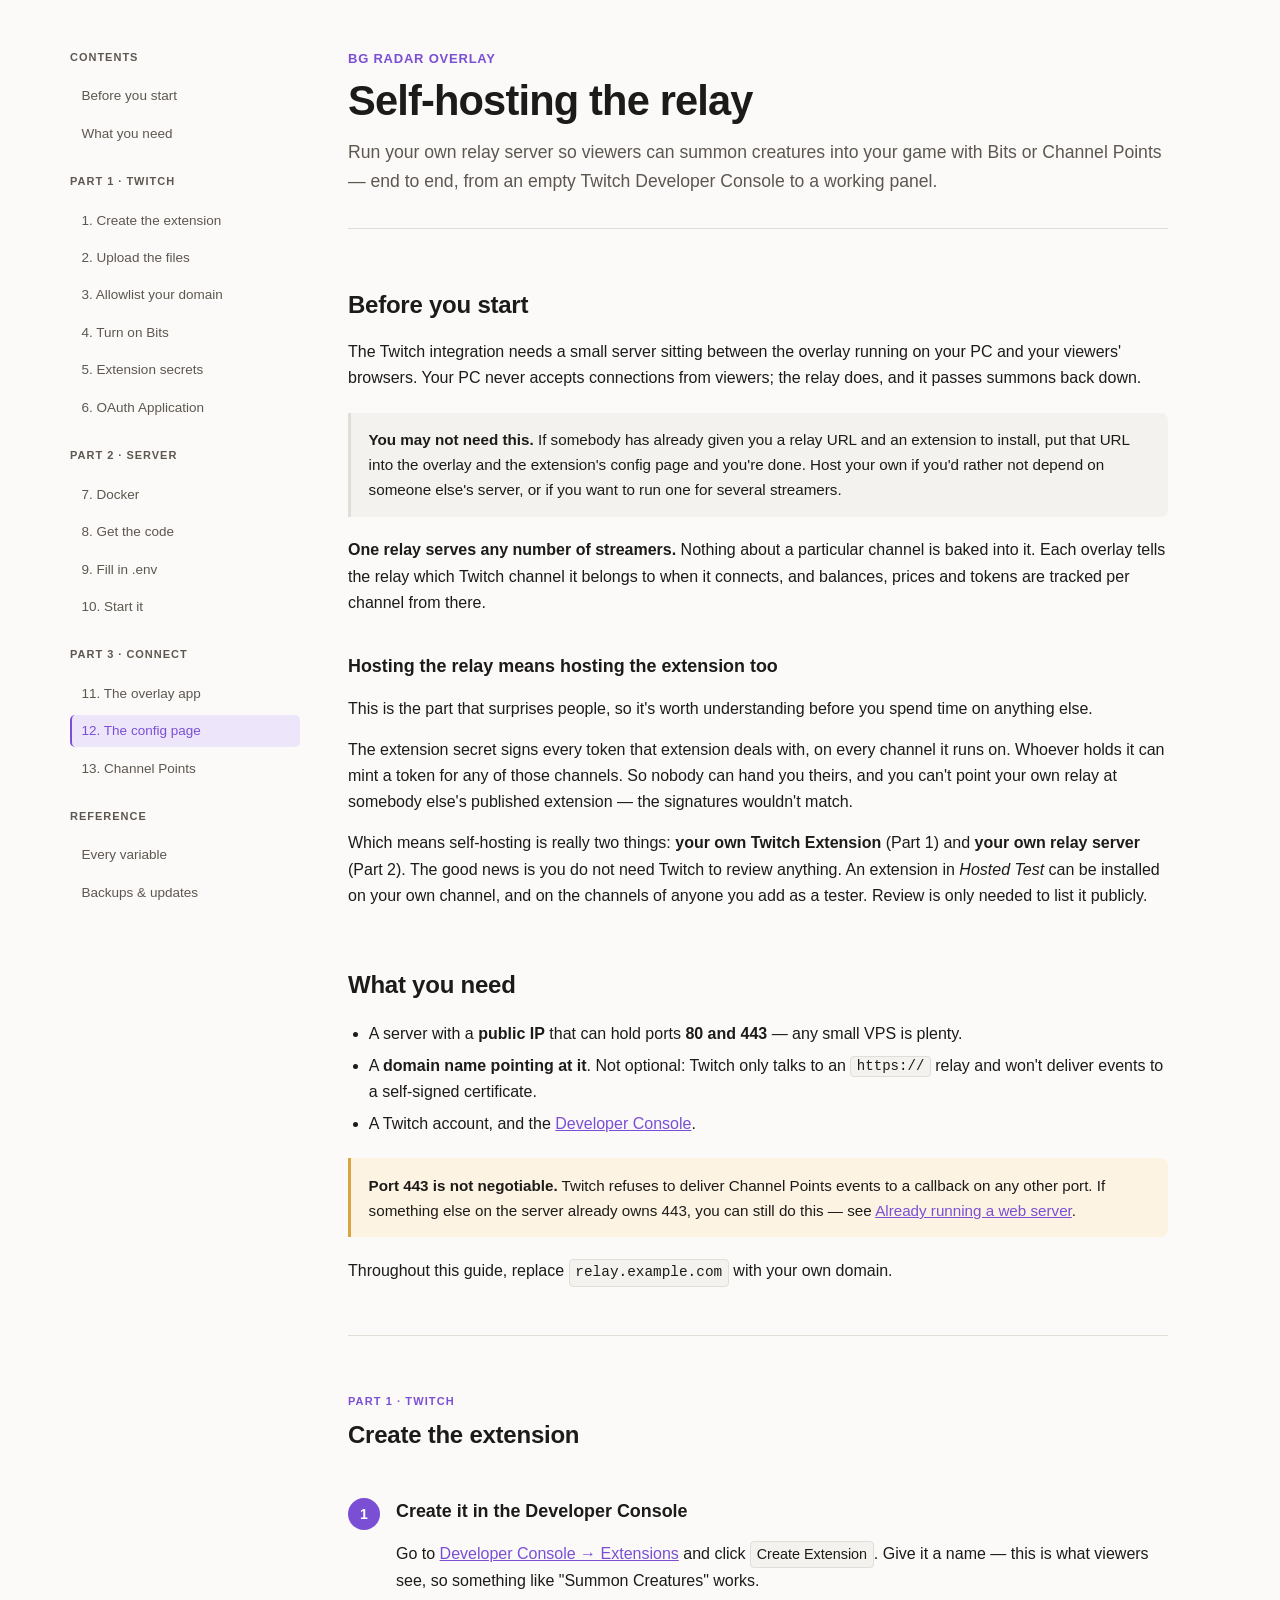
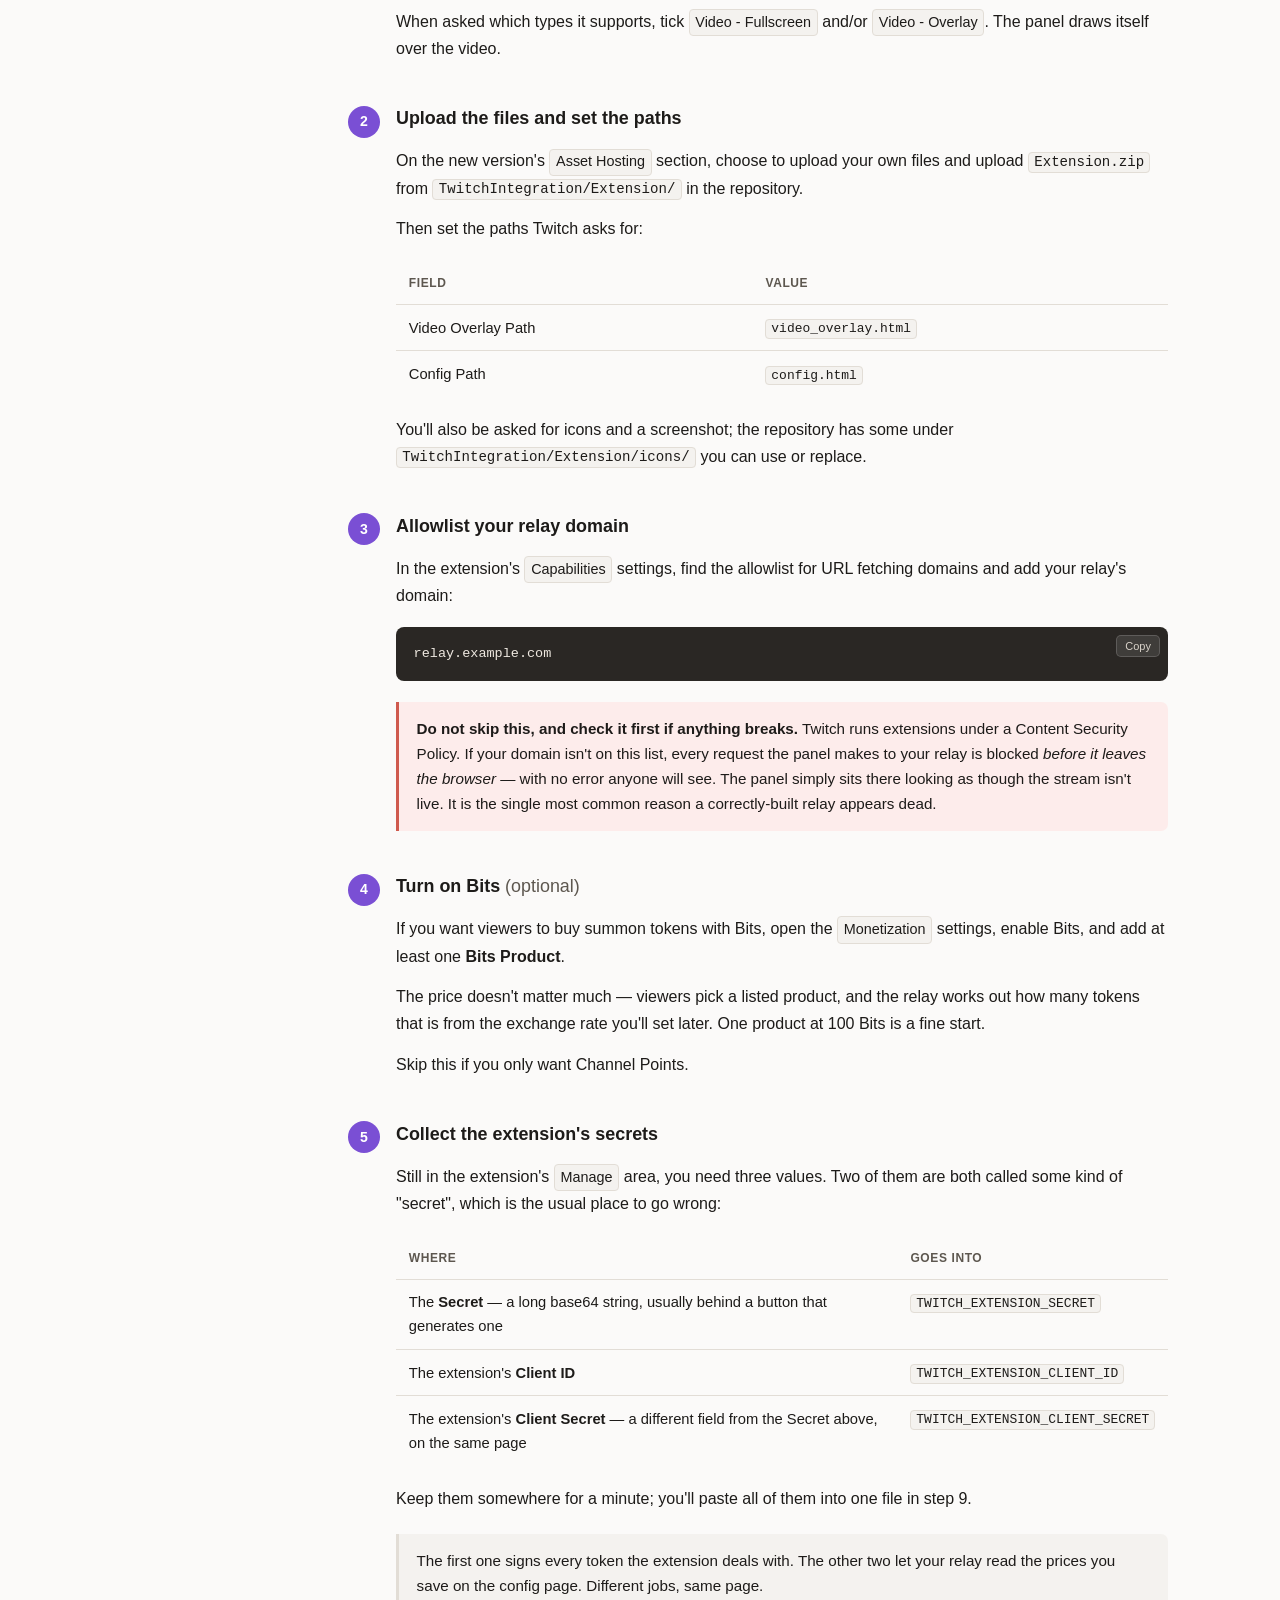
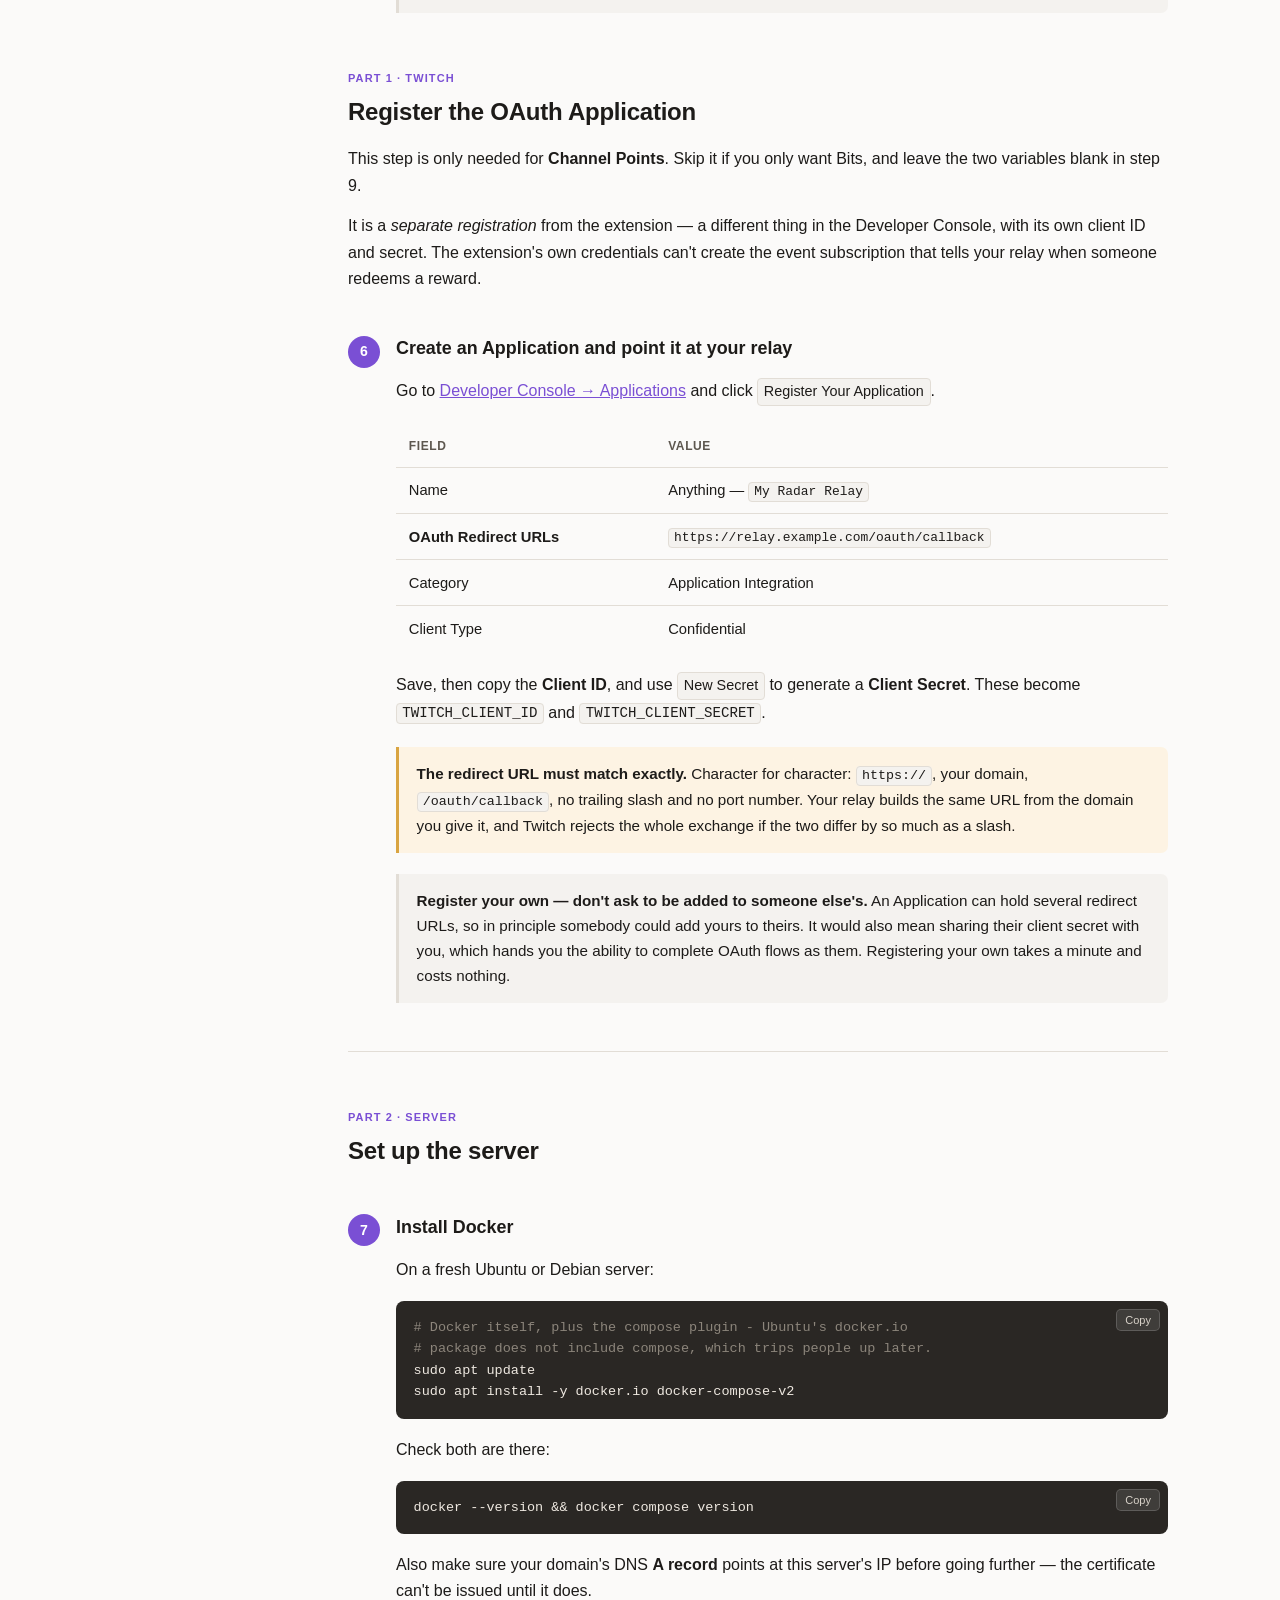
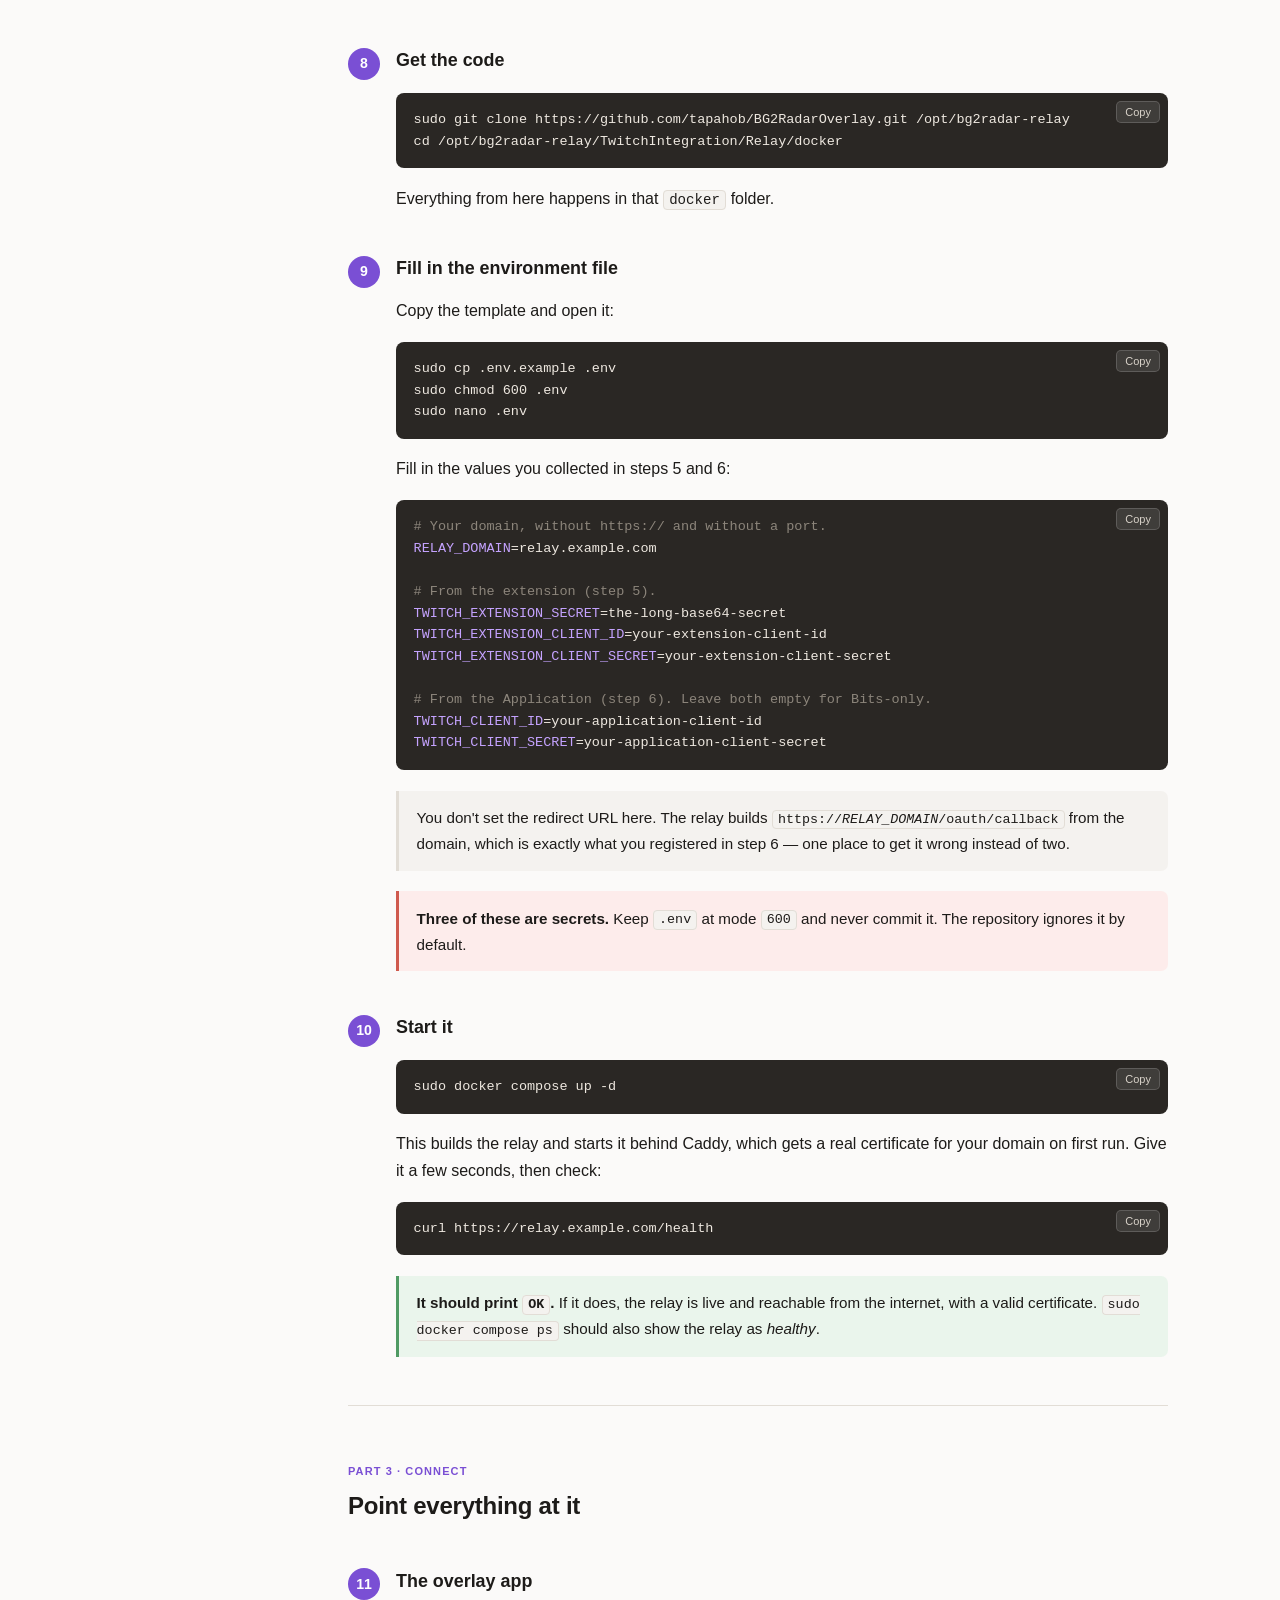
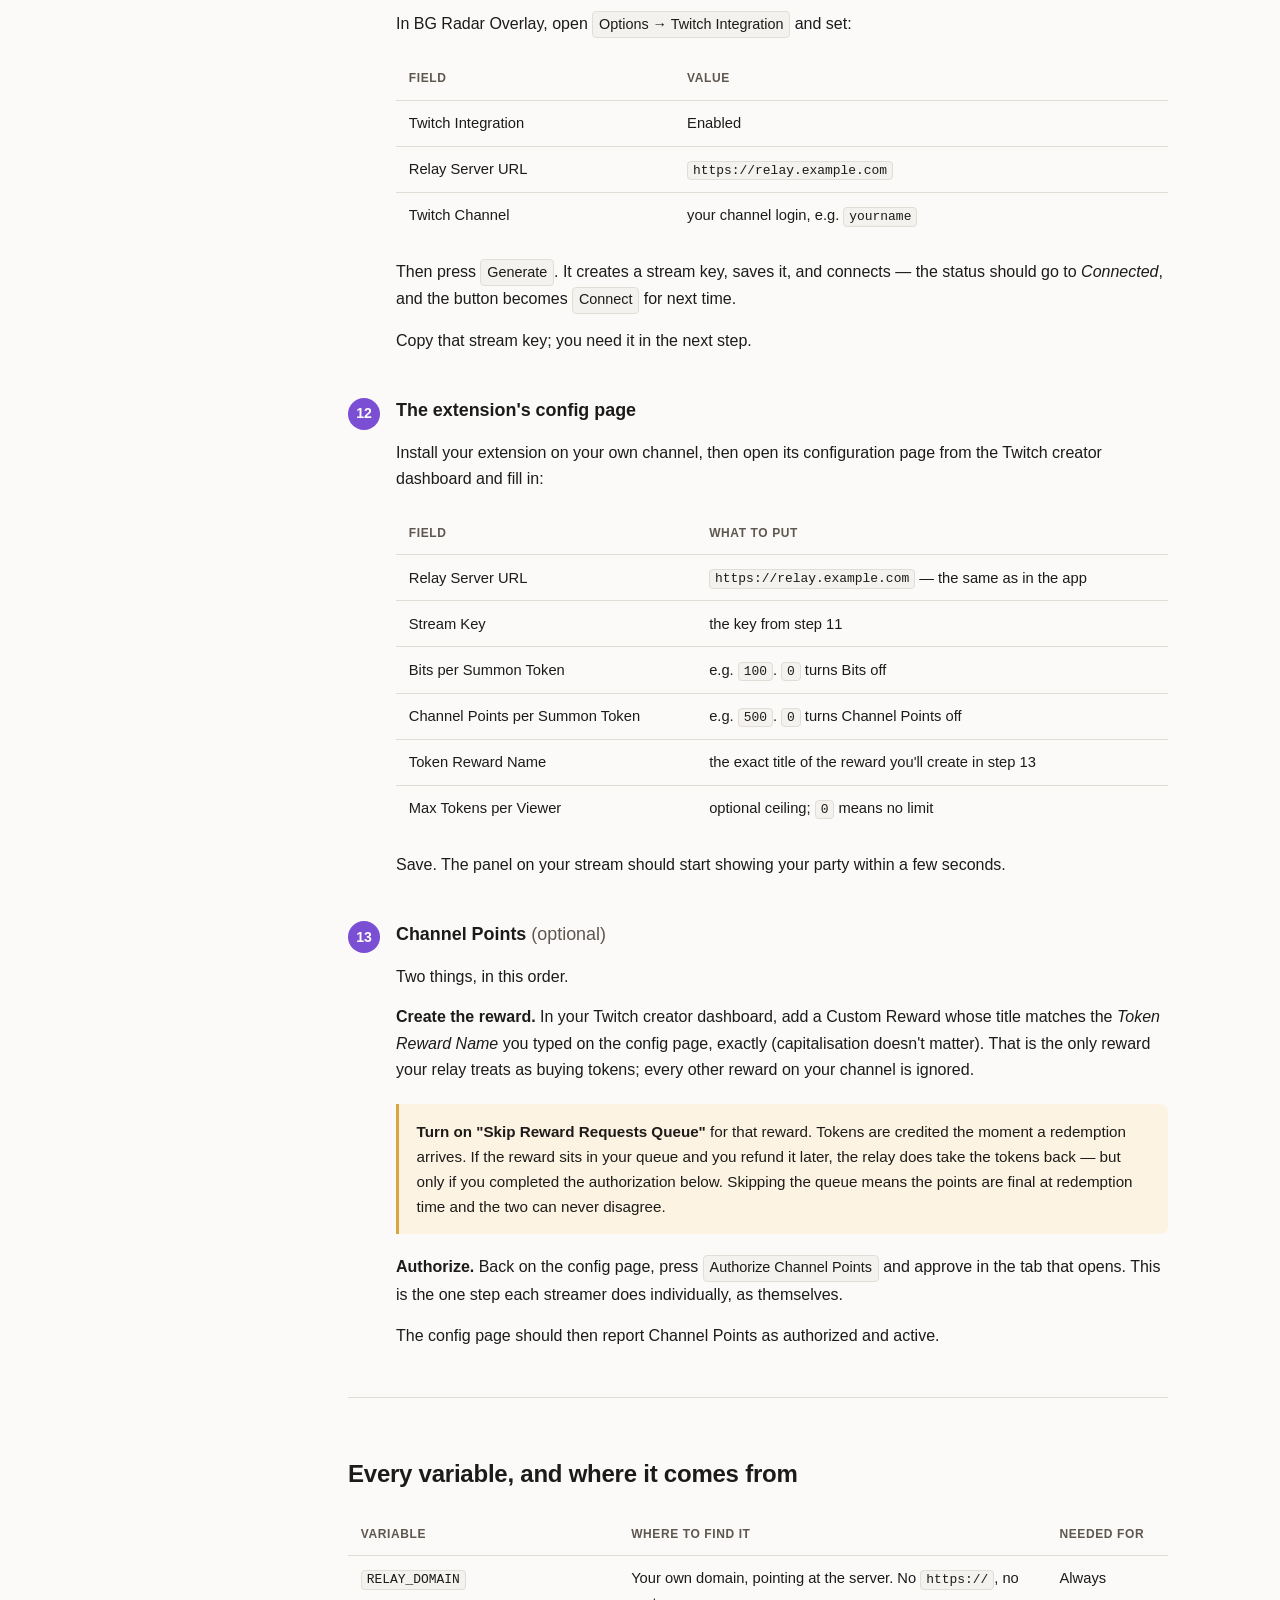
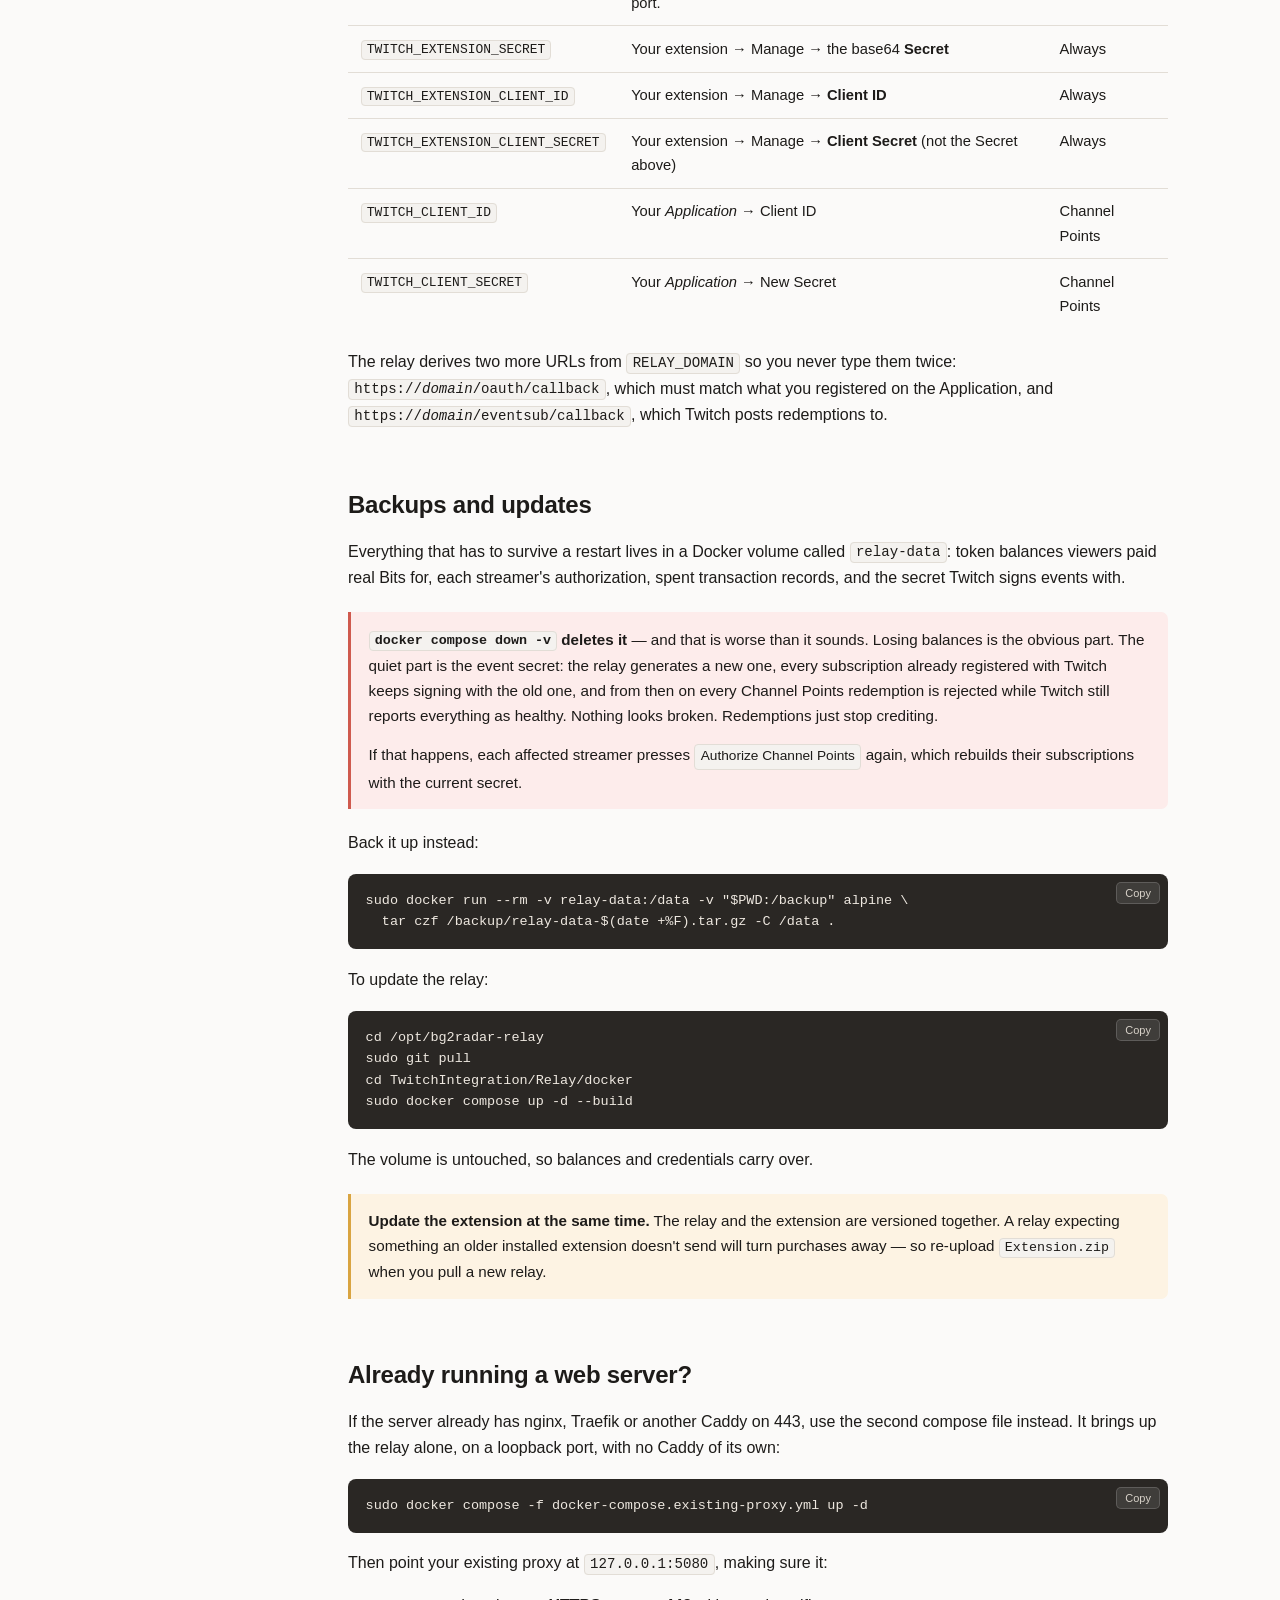
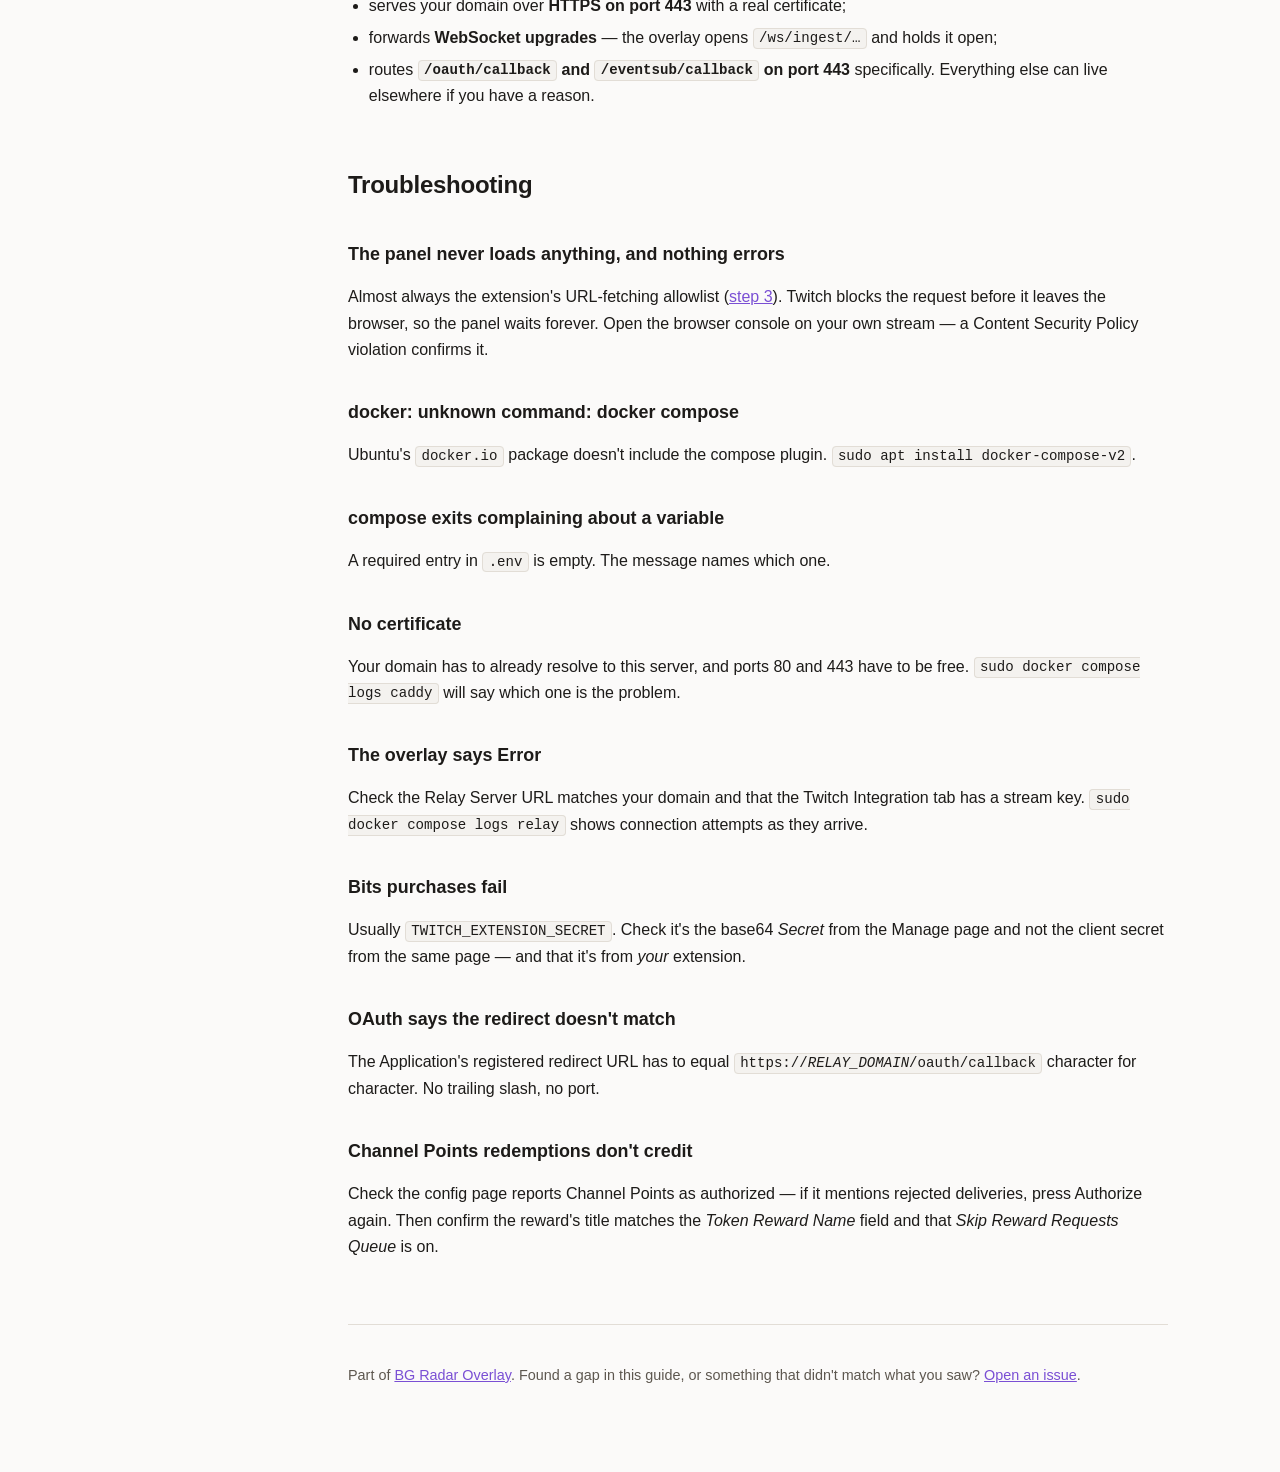
==== docs/index.html @ 8438d570 "Add a self-hosting guide as a GitHub Pages site docs/index.html walks through the whole thing end to" ====
<!DOCTYPE html>
<html lang="en">
<head>
<meta charset="utf-8">
<meta name="viewport" content="width=device-width, initial-scale=1">
<title>Self-hosting the BG Radar Overlay relay</title>
<meta name="description" content="Step-by-step guide to running your own Twitch relay server for the BG Radar Overlay, including registering the Twitch Extension and OAuth Application and filling in every environment variable.">
<style>
  :root {
    --bg: #fbfaf9;
    --surface: #ffffff;
    --surface-2: #f4f2ef;
    --text: #1d1b19;
    --text-dim: #5d574f;
    --border: #e2ddd6;
    --accent: #7a4fd4;
    --accent-dim: #ede6fb;
    --code-bg: #2a2724;
    --code-text: #eee8e0;
    --warn-bg: #fdf3e3;
    --warn-border: #d9a441;
    --danger-bg: #fdeceb;
    --danger-border: #cf5a4e;
    --ok-bg: #eaf5ec;
    --ok-border: #4f9a63;
    --maxw: 820px;
  }
  @media (prefers-color-scheme: dark) {
    :root:not([data-theme="light"]) {
      --bg: #171513;
      --surface: #1f1d1a;
      --surface-2: #26231f;
      --text: #ece7e0;
      --text-dim: #a49c91;
      --border: #332f2a;
      --accent: #b394f0;
      --accent-dim: #2b2340;
      --code-bg: #0f0e0d;
      --code-text: #ece7e0;
      --warn-bg: #2e2617;
      --warn-border: #a5802f;
      --danger-bg: #331c1a;
      --danger-border: #b04a3f;
      --ok-bg: #1a2a1e;
      --ok-border: #43794f;
    }
  }
  :root[data-theme="dark"] {
    --bg: #171513;
    --surface: #1f1d1a;
    --surface-2: #26231f;
    --text: #ece7e0;
    --text-dim: #a49c91;
    --border: #332f2a;
    --accent: #b394f0;
    --accent-dim: #2b2340;
    --code-bg: #0f0e0d;
    --code-text: #ece7e0;
    --warn-bg: #2e2617;
    --warn-border: #a5802f;
    --danger-bg: #331c1a;
    --danger-border: #b04a3f;
    --ok-bg: #1a2a1e;
    --ok-border: #43794f;
  }

  * { box-sizing: border-box; }
  html { scroll-behavior: smooth; scroll-padding-top: 1.5rem; }
  body {
    margin: 0;
    background: var(--bg);
    color: var(--text);
    font: 16px/1.65 -apple-system, BlinkMacSystemFont, "Segoe UI", Roboto, Helvetica, Arial, sans-serif;
    -webkit-text-size-adjust: 100%;
  }
  code, pre, .mono { font-family: ui-monospace, SFMono-Regular, "SF Mono", Menlo, Consolas, monospace; }

  .wrap { display: flex; gap: 3rem; max-width: 1180px; margin: 0 auto; padding-inline: 20px; padding-block: 0; }
  main { flex: 1 1 auto; min-width: 0; max-width: var(--maxw); padding-block: 3rem 5rem; }

  /* ---- Table of contents ---- */
  nav.toc {
    flex: 0 0 230px;
    align-self: flex-start;
    position: sticky;
    top: 0;
    max-height: 100vh;
    overflow-y: auto;
    padding-block: 3rem 2rem;
    font-size: 13.5px;
  }
  nav.toc h2 {
    font-size: 11px; text-transform: uppercase; letter-spacing: .09em;
    color: var(--text-dim); margin: 0 0 .9rem; font-weight: 600;
  }
  nav.toc ol { list-style: none; margin: 0 0 1.4rem; padding: 0; }
  nav.toc li { margin-bottom: .1rem; }
  nav.toc a {
    display: block; padding: .3rem .6rem; border-radius: 5px;
    color: var(--text-dim); text-decoration: none; border-left: 2px solid transparent;
  }
  nav.toc a:hover { color: var(--text); background: var(--surface-2); }
  nav.toc a.active { color: var(--accent); border-left-color: var(--accent); background: var(--accent-dim); }
  @media (max-width: 900px) { nav.toc { display: none; } }

  /* ---- Header ---- */
  header.page { border-bottom: 1px solid var(--border); padding-bottom: 2rem; margin-bottom: 2.5rem; }
  .eyebrow { color: var(--accent); font-weight: 600; font-size: 13px; letter-spacing: .06em; text-transform: uppercase; margin: 0 0 .5rem; }
  h1 { font-size: clamp(1.9rem, 5vw, 2.6rem); line-height: 1.15; margin: 0 0 .8rem; letter-spacing: -.02em; }
  .lede { font-size: 1.1rem; color: var(--text-dim); margin: 0; }

  h2 { font-size: 1.5rem; margin: 3.5rem 0 .4rem; letter-spacing: -.01em; scroll-margin-top: 1.5rem; }
  h2 .part { display: block; font-size: 11px; letter-spacing: .1em; text-transform: uppercase; color: var(--accent); font-weight: 600; margin-bottom: .35rem; }
  h3 { font-size: 1.12rem; margin: 2.2rem 0 .4rem; scroll-margin-top: 1.5rem; }
  p { margin: .9rem 0; }
  a { color: var(--accent); }

  /* ---- Steps ---- */
  .step { position: relative; padding-left: 3rem; margin-top: 2.6rem; scroll-margin-top: 1.5rem; }
  .step > .num {
    position: absolute; left: 0; top: .1rem;
    width: 2rem; height: 2rem; border-radius: 50%;
    background: var(--accent); color: #fff;
    display: grid; place-items: center;
    font-size: .88rem; font-weight: 700;
  }
  .step > h3 { margin-top: 0; }
  @media (max-width: 560px) {
    .step { padding-left: 0; }
    .step > .num { position: static; margin-bottom: .6rem; }
  }

  /* ---- Code ---- */
  .code { position: relative; margin: 1.1rem 0; }
  pre {
    background: var(--code-bg); color: var(--code-text);
    padding: 1rem 1.1rem; border-radius: 8px; overflow-x: auto;
    font-size: 13.5px; line-height: 1.6; margin: 0;
  }
  pre .c { color: #8c857b; }
  pre .k { color: #c5a3ff; }
  .copy {
    position: absolute; top: .5rem; right: .5rem;
    background: rgba(255,255,255,.1); color: #d8d2c9;
    border: 1px solid rgba(255,255,255,.16); border-radius: 5px;
    font-size: 11px; padding: .25rem .5rem; cursor: pointer;
    font-family: inherit;
  }
  .copy:hover { background: rgba(255,255,255,.2); color: #fff; }
  .copy.done { color: #8fe0a4; border-color: #8fe0a4; }
  :not(pre) > code {
    background: var(--surface-2); border: 1px solid var(--border);
    padding: .1em .38em; border-radius: 4px; font-size: .88em;
  }

  /* ---- Callouts ---- */
  .note, .warn, .danger, .ok {
    border-left: 3px solid; border-radius: 0 7px 7px 0;
    padding: .9rem 1.1rem; margin: 1.3rem 0; font-size: .95rem;
  }
  .note   { background: var(--surface-2); border-color: var(--border); }
  .warn   { background: var(--warn-bg);   border-color: var(--warn-border); }
  .danger { background: var(--danger-bg); border-color: var(--danger-border); }
  .ok     { background: var(--ok-bg);     border-color: var(--ok-border); }
  .note > :first-child, .warn > :first-child, .danger > :first-child, .ok > :first-child { margin-top: 0; }
  .note > :last-child, .warn > :last-child, .danger > :last-child, .ok > :last-child { margin-bottom: 0; }
  .label { font-weight: 700; }

  /* ---- Tables ---- */
  .tablewrap { overflow-x: auto; margin: 1.3rem 0; }
  table { border-collapse: collapse; width: 100%; font-size: .92rem; min-width: 540px; }
  th, td { text-align: left; padding: .65rem .8rem; border-bottom: 1px solid var(--border); vertical-align: top; }
  th { font-size: 12px; text-transform: uppercase; letter-spacing: .05em; color: var(--text-dim); font-weight: 600; }
  tbody tr:last-child td { border-bottom: none; }
  td code { white-space: nowrap; }

  ul, ol { padding-left: 1.3rem; }
  li { margin: .35rem 0; }
  hr { border: none; border-top: 1px solid var(--border); margin: 3rem 0; }

  .field { display: inline-block; background: var(--surface-2); border: 1px solid var(--border); border-radius: 4px; padding: .05em .4em; font-size: .9em; }

  footer.page { border-top: 1px solid var(--border); margin-top: 4rem; padding-top: 1.5rem; color: var(--text-dim); font-size: .9rem; }
</style>
</head>
<body>
<div class="wrap">

<nav class="toc" aria-label="Contents">
  <h2>Contents</h2>
  <ol>
    <li><a href="#before">Before you start</a></li>
    <li><a href="#need">What you need</a></li>
  </ol>
  <h2>Part 1 · Twitch</h2>
  <ol>
    <li><a href="#s1">1. Create the extension</a></li>
    <li><a href="#s2">2. Upload the files</a></li>
    <li><a href="#s3">3. Allowlist your domain</a></li>
    <li><a href="#s4">4. Turn on Bits</a></li>
    <li><a href="#s5">5. Extension secrets</a></li>
    <li><a href="#s6">6. OAuth Application</a></li>
  </ol>
  <h2>Part 2 · Server</h2>
  <ol>
    <li><a href="#s7">7. Docker</a></li>
    <li><a href="#s8">8. Get the code</a></li>
    <li><a href="#s9">9. Fill in .env</a></li>
    <li><a href="#s10">10. Start it</a></li>
  </ol>
  <h2>Part 3 · Connect</h2>
  <ol>
    <li><a href="#s11">11. The overlay app</a></li>
    <li><a href="#s12">12. The config page</a></li>
    <li><a href="#s13">13. Channel Points</a></li>
  </ol>
  <h2>Reference</h2>
  <ol>
    <li><a href="#envref">Every variable</a></li>
    <li><a href="#backups">Backups &amp; updates</a></li>
    <li><a href="#proxy">Existing web server</a></li>
    <li><a href="#trouble">Troubleshooting</a></li>
  </ol>
</nav>

<main>
<header class="page">
  <p class="eyebrow">BG Radar Overlay</p>
  <h1>Self-hosting the relay</h1>
  <p class="lede">Run your own relay server so viewers can summon creatures into your game with Bits
  or Channel Points — end to end, from an empty Twitch Developer Console to a working panel.</p>
</header>

<h2 id="before">Before you start</h2>

<p>The Twitch integration needs a small server sitting between the overlay running on your PC and
your viewers' browsers. Your PC never accepts connections from viewers; the relay does, and it
passes summons back down.</p>

<div class="note">
<p><span class="label">You may not need this.</span> If somebody has already given you a relay URL
and an extension to install, put that URL into the overlay and the extension's config page and
you're done. Host your own if you'd rather not depend on someone else's server, or if you want to
run one for several streamers.</p>
</div>

<p><span class="label">One relay serves any number of streamers.</span> Nothing about a particular
channel is baked into it. Each overlay tells the relay which Twitch channel it belongs to when it
connects, and balances, prices and tokens are tracked per channel from there.</p>

<h3>Hosting the relay means hosting the extension too</h3>

<p>This is the part that surprises people, so it's worth understanding before you spend time on
anything else.</p>

<p>The extension secret signs every token that extension deals with, on every channel it runs on.
Whoever holds it can mint a token for any of those channels. So nobody can hand you theirs, and
you can't point your own relay at somebody else's published extension — the signatures wouldn't
match.</p>

<p>Which means self-hosting is really two things: <strong>your own Twitch Extension</strong> (Part
1) and <strong>your own relay server</strong> (Part 2). The good news is you do not need Twitch to
review anything. An extension in <em>Hosted Test</em> can be installed on your own channel, and on
the channels of anyone you add as a tester. Review is only needed to list it publicly.</p>

<h2 id="need">What you need</h2>

<ul>
  <li>A server with a <strong>public IP</strong> that can hold ports <strong>80 and 443</strong> —
      any small VPS is plenty.</li>
  <li>A <strong>domain name pointing at it</strong>. Not optional: Twitch only talks to an
      <code>https://</code> relay and won't deliver events to a self-signed certificate.</li>
  <li>A Twitch account, and the <a href="https://dev.twitch.tv/console">Developer Console</a>.</li>
</ul>

<div class="warn">
<p><span class="label">Port 443 is not negotiable.</span> Twitch refuses to deliver Channel Points
events to a callback on any other port. If something else on the server already owns 443, you can
still do this — see <a href="#proxy">Already running a web server</a>.</p>
</div>

<p>Throughout this guide, replace <code class="field">relay.example.com</code> with your own
domain.</p>

<hr>

<h2 id="s1"><span class="part">Part 1 · Twitch</span>Create the extension</h2>

<div class="step">
<span class="num">1</span>
<h3>Create it in the Developer Console</h3>
<p>Go to <a href="https://dev.twitch.tv/console/extensions">Developer Console → Extensions</a> and
click <span class="field">Create Extension</span>. Give it a name — this is what viewers see, so
something like "Summon Creatures" works.</p>
<p>When asked which types it supports, tick <span class="field">Video - Fullscreen</span> and/or
<span class="field">Video - Overlay</span>. The panel draws itself over the video.</p>
</div>

<div class="step" id="s2">
<span class="num">2</span>
<h3>Upload the files and set the paths</h3>
<p>On the new version's <span class="field">Asset Hosting</span> section, choose to upload your own
files and upload <code>Extension.zip</code> from
<code>TwitchIntegration/Extension/</code> in the repository.</p>
<p>Then set the paths Twitch asks for:</p>
<div class="tablewrap">
<table>
  <thead><tr><th>Field</th><th>Value</th></tr></thead>
  <tbody>
    <tr><td>Video Overlay Path</td><td><code>video_overlay.html</code></td></tr>
    <tr><td>Config Path</td><td><code>config.html</code></td></tr>
  </tbody>
</table>
</div>
<p>You'll also be asked for icons and a screenshot; the repository has some under
<code>TwitchIntegration/Extension/icons/</code> you can use or replace.</p>
</div>

<div class="step" id="s3">
<span class="num">3</span>
<h3>Allowlist your relay domain</h3>
<p>In the extension's <span class="field">Capabilities</span> settings, find the allowlist for URL
fetching domains and add your relay's domain:</p>
<div class="code">
<pre>relay.example.com</pre>
<button class="copy" type="button">Copy</button>
</div>
<div class="danger">
<p><span class="label">Do not skip this, and check it first if anything breaks.</span> Twitch runs
extensions under a Content Security Policy. If your domain isn't on this list, every request the
panel makes to your relay is blocked <em>before it leaves the browser</em> — with no error anyone
will see. The panel simply sits there looking as though the stream isn't live. It is the single
most common reason a correctly-built relay appears dead.</p>
</div>
</div>

<div class="step" id="s4">
<span class="num">4</span>
<h3>Turn on Bits <span style="font-weight:400;color:var(--text-dim)">(optional)</span></h3>
<p>If you want viewers to buy summon tokens with Bits, open the
<span class="field">Monetization</span> settings, enable Bits, and add at least one
<strong>Bits Product</strong>.</p>
<p>The price doesn't matter much — viewers pick a listed product, and the relay works out how many
tokens that is from the exchange rate you'll set later. One product at 100 Bits is a fine start.</p>
<p>Skip this if you only want Channel Points.</p>
</div>

<div class="step" id="s5">
<span class="num">5</span>
<h3>Collect the extension's secrets</h3>
<p>Still in the extension's <span class="field">Manage</span> area, you need three values. Two of
them are both called some kind of "secret", which is the usual place to go wrong:</p>
<div class="tablewrap">
<table>
  <thead><tr><th>Where</th><th>Goes into</th></tr></thead>
  <tbody>
    <tr>
      <td>The <strong>Secret</strong> — a long base64 string, usually behind a button that
          generates one</td>
      <td><code>TWITCH_EXTENSION_SECRET</code></td>
    </tr>
    <tr>
      <td>The extension's <strong>Client ID</strong></td>
      <td><code>TWITCH_EXTENSION_CLIENT_ID</code></td>
    </tr>
    <tr>
      <td>The extension's <strong>Client Secret</strong> — a different field from the Secret above,
          on the same page</td>
      <td><code>TWITCH_EXTENSION_CLIENT_SECRET</code></td>
    </tr>
  </tbody>
</table>
</div>
<p>Keep them somewhere for a minute; you'll paste all of them into one file in step 9.</p>
<div class="note">
<p>The first one signs every token the extension deals with. The other two let your relay read the
prices you save on the config page. Different jobs, same page.</p>
</div>
</div>

<h2 id="s6"><span class="part">Part 1 · Twitch</span>Register the OAuth Application</h2>

<p>This step is only needed for <strong>Channel Points</strong>. Skip it if you only want Bits, and
leave the two variables blank in step 9.</p>

<p>It is a <em>separate registration</em> from the extension — a different thing in the Developer
Console, with its own client ID and secret. The extension's own credentials can't create the
event subscription that tells your relay when someone redeems a reward.</p>

<div class="step">
<span class="num">6</span>
<h3>Create an Application and point it at your relay</h3>
<p>Go to <a href="https://dev.twitch.tv/console/apps">Developer Console → Applications</a> and click
<span class="field">Register Your Application</span>.</p>
<div class="tablewrap">
<table>
  <thead><tr><th>Field</th><th>Value</th></tr></thead>
  <tbody>
    <tr><td>Name</td><td>Anything — <code>My Radar Relay</code></td></tr>
    <tr><td><strong>OAuth Redirect URLs</strong></td><td><code>https://relay.example.com/oauth/callback</code></td></tr>
    <tr><td>Category</td><td>Application Integration</td></tr>
    <tr><td>Client Type</td><td>Confidential</td></tr>
  </tbody>
</table>
</div>
<p>Save, then copy the <strong>Client ID</strong>, and use <span class="field">New Secret</span> to
generate a <strong>Client Secret</strong>. These become
<code>TWITCH_CLIENT_ID</code> and <code>TWITCH_CLIENT_SECRET</code>.</p>

<div class="warn">
<p><span class="label">The redirect URL must match exactly.</span> Character for character:
<code>https://</code>, your domain, <code>/oauth/callback</code>, no trailing slash and no port
number. Your relay builds the same URL from the domain you give it, and Twitch rejects the whole
exchange if the two differ by so much as a slash.</p>
</div>

<div class="note">
<p><span class="label">Register your own — don't ask to be added to someone else's.</span> An
Application can hold several redirect URLs, so in principle somebody could add yours to theirs. It
would also mean sharing their client secret with you, which hands you the ability to complete
OAuth flows as them. Registering your own takes a minute and costs nothing.</p>
</div>
</div>

<hr>

<h2 id="s7"><span class="part">Part 2 · Server</span>Set up the server</h2>

<div class="step">
<span class="num">7</span>
<h3>Install Docker</h3>
<p>On a fresh Ubuntu or Debian server:</p>
<div class="code">
<pre><span class="c"># Docker itself, plus the compose plugin - Ubuntu's docker.io</span>
<span class="c"># package does not include compose, which trips people up later.</span>
sudo apt update
sudo apt install -y docker.io docker-compose-v2</pre>
<button class="copy" type="button">Copy</button>
</div>
<p>Check both are there:</p>
<div class="code">
<pre>docker --version &amp;&amp; docker compose version</pre>
<button class="copy" type="button">Copy</button>
</div>
<p>Also make sure your domain's DNS <strong>A record</strong> points at this server's IP before
going further — the certificate can't be issued until it does.</p>
</div>

<div class="step" id="s8">
<span class="num">8</span>
<h3>Get the code</h3>
<div class="code">
<pre>sudo git clone https://github.com/tapahob/BG2RadarOverlay.git /opt/bg2radar-relay
cd /opt/bg2radar-relay/TwitchIntegration/Relay/docker</pre>
<button class="copy" type="button">Copy</button>
</div>
<p>Everything from here happens in that <code>docker</code> folder.</p>
</div>

<div class="step" id="s9">
<span class="num">9</span>
<h3>Fill in the environment file</h3>
<p>Copy the template and open it:</p>
<div class="code">
<pre>sudo cp .env.example .env
sudo chmod 600 .env
sudo nano .env</pre>
<button class="copy" type="button">Copy</button>
</div>
<p>Fill in the values you collected in steps 5 and 6:</p>
<div class="code">
<pre><span class="c"># Your domain, without https:// and without a port.</span>
<span class="k">RELAY_DOMAIN</span>=relay.example.com

<span class="c"># From the extension (step 5).</span>
<span class="k">TWITCH_EXTENSION_SECRET</span>=the-long-base64-secret
<span class="k">TWITCH_EXTENSION_CLIENT_ID</span>=your-extension-client-id
<span class="k">TWITCH_EXTENSION_CLIENT_SECRET</span>=your-extension-client-secret

<span class="c"># From the Application (step 6). Leave both empty for Bits-only.</span>
<span class="k">TWITCH_CLIENT_ID</span>=your-application-client-id
<span class="k">TWITCH_CLIENT_SECRET</span>=your-application-client-secret</pre>
<button class="copy" type="button">Copy</button>
</div>
<div class="note">
<p>You don't set the redirect URL here. The relay builds
<code>https://<em>RELAY_DOMAIN</em>/oauth/callback</code> from the domain, which is exactly what you
registered in step 6 — one place to get it wrong instead of two.</p>
</div>
<div class="danger">
<p><span class="label">Three of these are secrets.</span> Keep <code>.env</code> at mode
<code>600</code> and never commit it. The repository ignores it by default.</p>
</div>
</div>

<div class="step" id="s10">
<span class="num">10</span>
<h3>Start it</h3>
<div class="code">
<pre>sudo docker compose up -d</pre>
<button class="copy" type="button">Copy</button>
</div>
<p>This builds the relay and starts it behind Caddy, which gets a real certificate for your domain
on first run. Give it a few seconds, then check:</p>
<div class="code">
<pre>curl https://relay.example.com/health</pre>
<button class="copy" type="button">Copy</button>
</div>
<div class="ok">
<p><span class="label">It should print <code>OK</code>.</span> If it does, the relay is live and
reachable from the internet, with a valid certificate. <code>sudo docker compose ps</code> should
also show the relay as <em>healthy</em>.</p>
</div>
</div>

<hr>

<h2 id="s11"><span class="part">Part 3 · Connect</span>Point everything at it</h2>

<div class="step">
<span class="num">11</span>
<h3>The overlay app</h3>
<p>In BG Radar Overlay, open <span class="field">Options → Twitch Integration</span> and set:</p>
<div class="tablewrap">
<table>
  <thead><tr><th>Field</th><th>Value</th></tr></thead>
  <tbody>
    <tr><td>Twitch Integration</td><td>Enabled</td></tr>
    <tr><td>Relay Server URL</td><td><code>https://relay.example.com</code></td></tr>
    <tr><td>Twitch Channel</td><td>your channel login, e.g. <code>yourname</code></td></tr>
  </tbody>
</table>
</div>
<p>Then press <span class="field">Generate</span>. It creates a stream key, saves it, and connects
— the status should go to <em>Connected</em>, and the button becomes
<span class="field">Connect</span> for next time.</p>
<p>Copy that stream key; you need it in the next step.</p>
</div>

<div class="step" id="s12">
<span class="num">12</span>
<h3>The extension's config page</h3>
<p>Install your extension on your own channel, then open its configuration page from the Twitch
creator dashboard and fill in:</p>
<div class="tablewrap">
<table>
  <thead><tr><th>Field</th><th>What to put</th></tr></thead>
  <tbody>
    <tr><td>Relay Server URL</td><td><code>https://relay.example.com</code> — the same as in the app</td></tr>
    <tr><td>Stream Key</td><td>the key from step 11</td></tr>
    <tr><td>Bits per Summon Token</td><td>e.g. <code>100</code>. <code>0</code> turns Bits off</td></tr>
    <tr><td>Channel Points per Summon Token</td><td>e.g. <code>500</code>. <code>0</code> turns Channel Points off</td></tr>
    <tr><td>Token Reward Name</td><td>the exact title of the reward you'll create in step 13</td></tr>
    <tr><td>Max Tokens per Viewer</td><td>optional ceiling; <code>0</code> means no limit</td></tr>
  </tbody>
</table>
</div>
<p>Save. The panel on your stream should start showing your party within a few seconds.</p>
</div>

<div class="step" id="s13">
<span class="num">13</span>
<h3>Channel Points <span style="font-weight:400;color:var(--text-dim)">(optional)</span></h3>
<p>Two things, in this order.</p>
<p><strong>Create the reward.</strong> In your Twitch creator dashboard, add a Custom Reward whose
title matches the <em>Token Reward Name</em> you typed on the config page, exactly (capitalisation
doesn't matter). That is the only reward your relay treats as buying tokens; every other reward on
your channel is ignored.</p>
<div class="warn">
<p><span class="label">Turn on "Skip Reward Requests Queue"</span> for that reward. Tokens are
credited the moment a redemption arrives. If the reward sits in your queue and you refund it later,
the relay does take the tokens back — but only if you completed the authorization below. Skipping
the queue means the points are final at redemption time and the two can never disagree.</p>
</div>
<p><strong>Authorize.</strong> Back on the config page, press
<span class="field">Authorize Channel Points</span> and approve in the tab that opens. This is the
one step each streamer does individually, as themselves.</p>
<p>The config page should then report Channel Points as authorized and active.</p>
</div>

<hr>

<h2 id="envref">Every variable, and where it comes from</h2>

<div class="tablewrap">
<table>
  <thead><tr><th>Variable</th><th>Where to find it</th><th>Needed for</th></tr></thead>
  <tbody>
    <tr>
      <td><code>RELAY_DOMAIN</code></td>
      <td>Your own domain, pointing at the server. No <code>https://</code>, no port.</td>
      <td>Always</td>
    </tr>
    <tr>
      <td><code>TWITCH_EXTENSION_SECRET</code></td>
      <td>Your extension → Manage → the base64 <strong>Secret</strong></td>
      <td>Always</td>
    </tr>
    <tr>
      <td><code>TWITCH_EXTENSION_CLIENT_ID</code></td>
      <td>Your extension → Manage → <strong>Client ID</strong></td>
      <td>Always</td>
    </tr>
    <tr>
      <td><code>TWITCH_EXTENSION_CLIENT_SECRET</code></td>
      <td>Your extension → Manage → <strong>Client Secret</strong> (not the Secret above)</td>
      <td>Always</td>
    </tr>
    <tr>
      <td><code>TWITCH_CLIENT_ID</code></td>
      <td>Your <em>Application</em> → Client ID</td>
      <td>Channel Points</td>
    </tr>
    <tr>
      <td><code>TWITCH_CLIENT_SECRET</code></td>
      <td>Your <em>Application</em> → New Secret</td>
      <td>Channel Points</td>
    </tr>
  </tbody>
</table>
</div>

<p>The relay derives two more URLs from <code>RELAY_DOMAIN</code> so you never type them twice:
<code>https://<em>domain</em>/oauth/callback</code>, which must match what you registered on the
Application, and <code>https://<em>domain</em>/eventsub/callback</code>, which Twitch posts
redemptions to.</p>

<h2 id="backups">Backups and updates</h2>

<p>Everything that has to survive a restart lives in a Docker volume called
<code>relay-data</code>: token balances viewers paid real Bits for, each streamer's authorization,
spent transaction records, and the secret Twitch signs events with.</p>

<div class="danger">
<p><span class="label"><code>docker compose down -v</code> deletes it</span> — and that is worse than
it sounds. Losing balances is the obvious part. The quiet part is the event secret: the relay
generates a new one, every subscription already registered with Twitch keeps signing with the old
one, and from then on every Channel Points redemption is rejected while Twitch still reports
everything as healthy. Nothing looks broken. Redemptions just stop crediting.</p>
<p>If that happens, each affected streamer presses <span class="field">Authorize Channel
Points</span> again, which rebuilds their subscriptions with the current secret.</p>
</div>

<p>Back it up instead:</p>
<div class="code">
<pre>sudo docker run --rm -v relay-data:/data -v "$PWD:/backup" alpine \
  tar czf /backup/relay-data-$(date +%F).tar.gz -C /data .</pre>
<button class="copy" type="button">Copy</button>
</div>

<p>To update the relay:</p>
<div class="code">
<pre>cd /opt/bg2radar-relay
sudo git pull
cd TwitchIntegration/Relay/docker
sudo docker compose up -d --build</pre>
<button class="copy" type="button">Copy</button>
</div>
<p>The volume is untouched, so balances and credentials carry over.</p>

<div class="warn">
<p><span class="label">Update the extension at the same time.</span> The relay and the extension
are versioned together. A relay expecting something an older installed extension doesn't send will
turn purchases away — so re-upload <code>Extension.zip</code> when you pull a new relay.</p>
</div>

<h2 id="proxy">Already running a web server?</h2>

<p>If the server already has nginx, Traefik or another Caddy on 443, use the second compose file
instead. It brings up the relay alone, on a loopback port, with no Caddy of its own:</p>
<div class="code">
<pre>sudo docker compose -f docker-compose.existing-proxy.yml up -d</pre>
<button class="copy" type="button">Copy</button>
</div>
<p>Then point your existing proxy at <code>127.0.0.1:5080</code>, making sure it:</p>
<ul>
  <li>serves your domain over <strong>HTTPS on port 443</strong> with a real certificate;</li>
  <li>forwards <strong>WebSocket upgrades</strong> — the overlay opens
      <code>/ws/ingest/…</code> and holds it open;</li>
  <li>routes <strong><code>/oauth/callback</code> and <code>/eventsub/callback</code> on port
      443</strong> specifically. Everything else can live elsewhere if you have a reason.</li>
</ul>

<h2 id="trouble">Troubleshooting</h2>

<h3>The panel never loads anything, and nothing errors</h3>
<p>Almost always the extension's URL-fetching allowlist (<a href="#s3">step 3</a>). Twitch blocks
the request before it leaves the browser, so the panel waits forever. Open the browser console on
your own stream — a Content Security Policy violation confirms it.</p>

<h3>docker: unknown command: docker compose</h3>
<p>Ubuntu's <code>docker.io</code> package doesn't include the compose plugin.
<code>sudo apt install docker-compose-v2</code>.</p>

<h3>compose exits complaining about a variable</h3>
<p>A required entry in <code>.env</code> is empty. The message names which one.</p>

<h3>No certificate</h3>
<p>Your domain has to already resolve to this server, and ports 80 and 443 have to be free.
<code>sudo docker compose logs caddy</code> will say which one is the problem.</p>

<h3>The overlay says Error</h3>
<p>Check the Relay Server URL matches your domain and that the Twitch Integration tab has a stream
key. <code>sudo docker compose logs relay</code> shows connection attempts as they arrive.</p>

<h3>Bits purchases fail</h3>
<p>Usually <code>TWITCH_EXTENSION_SECRET</code>. Check it's the base64 <em>Secret</em> from the
Manage page and not the client secret from the same page — and that it's from
<em>your</em> extension.</p>

<h3>OAuth says the redirect doesn't match</h3>
<p>The Application's registered redirect URL has to equal
<code>https://<em>RELAY_DOMAIN</em>/oauth/callback</code> character for character. No trailing
slash, no port.</p>

<h3>Channel Points redemptions don't credit</h3>
<p>Check the config page reports Channel Points as authorized — if it mentions rejected deliveries,
press Authorize again. Then confirm the reward's title matches the <em>Token Reward Name</em> field
and that <em>Skip Reward Requests Queue</em> is on.</p>

<footer class="page">
  <p>Part of <a href="https://github.com/tapahob/BG2RadarOverlay">BG Radar Overlay</a>. Found a gap
  in this guide, or something that didn't match what you saw?
  <a href="https://github.com/tapahob/BG2RadarOverlay/issues">Open an issue</a>.</p>
</footer>
</main>
</div>

<script>
// Copy buttons. Each one sits inside a .code next to its <pre>.
document.querySelectorAll('.copy').forEach(function (btn) {
  btn.addEventListener('click', function () {
    var pre = btn.parentElement.querySelector('pre');
    if (!pre) return;
    var text = pre.innerText;
    var done = function () {
      btn.textContent = 'Copied';
      btn.classList.add('done');
      setTimeout(function () { btn.textContent = 'Copy'; btn.classList.remove('done'); }, 1600);
    };
    if (navigator.clipboard && navigator.clipboard.writeText) {
      navigator.clipboard.writeText(text).then(done, function () {});
    } else {
      // http:// or an old browser - the clipboard API is unavailable, so fall back to a selection.
      var ta = document.createElement('textarea');
      ta.value = text;
      document.body.appendChild(ta);
      ta.select();
      try { document.execCommand('copy'); done(); } catch (e) {}
      document.body.removeChild(ta);
    }
  });
});

// Highlight whichever section is on screen in the contents.
(function () {
  var links = Array.prototype.slice.call(document.querySelectorAll('nav.toc a'));
  if (!links.length || !('IntersectionObserver' in window)) return;
  var byId = {};
  links.forEach(function (a) { byId[a.getAttribute('href').slice(1)] = a; });
  var targets = Object.keys(byId)
    .map(function (id) { return document.getElementById(id); })
    .filter(Boolean);

  var seen = {};
  var observer = new IntersectionObserver(function (entries) {
    entries.forEach(function (e) { seen[e.target.id] = e.isIntersecting; });
    var current = targets.filter(function (t) { return seen[t.id]; })[0];
    if (!current) return;
    links.forEach(function (a) { a.classList.remove('active'); });
    byId[current.id].classList.add('active');
  }, { rootMargin: '0px 0px -70% 0px' });

  targets.forEach(function (t) { observer.observe(t); });
})();
</script>
</body>
</html>
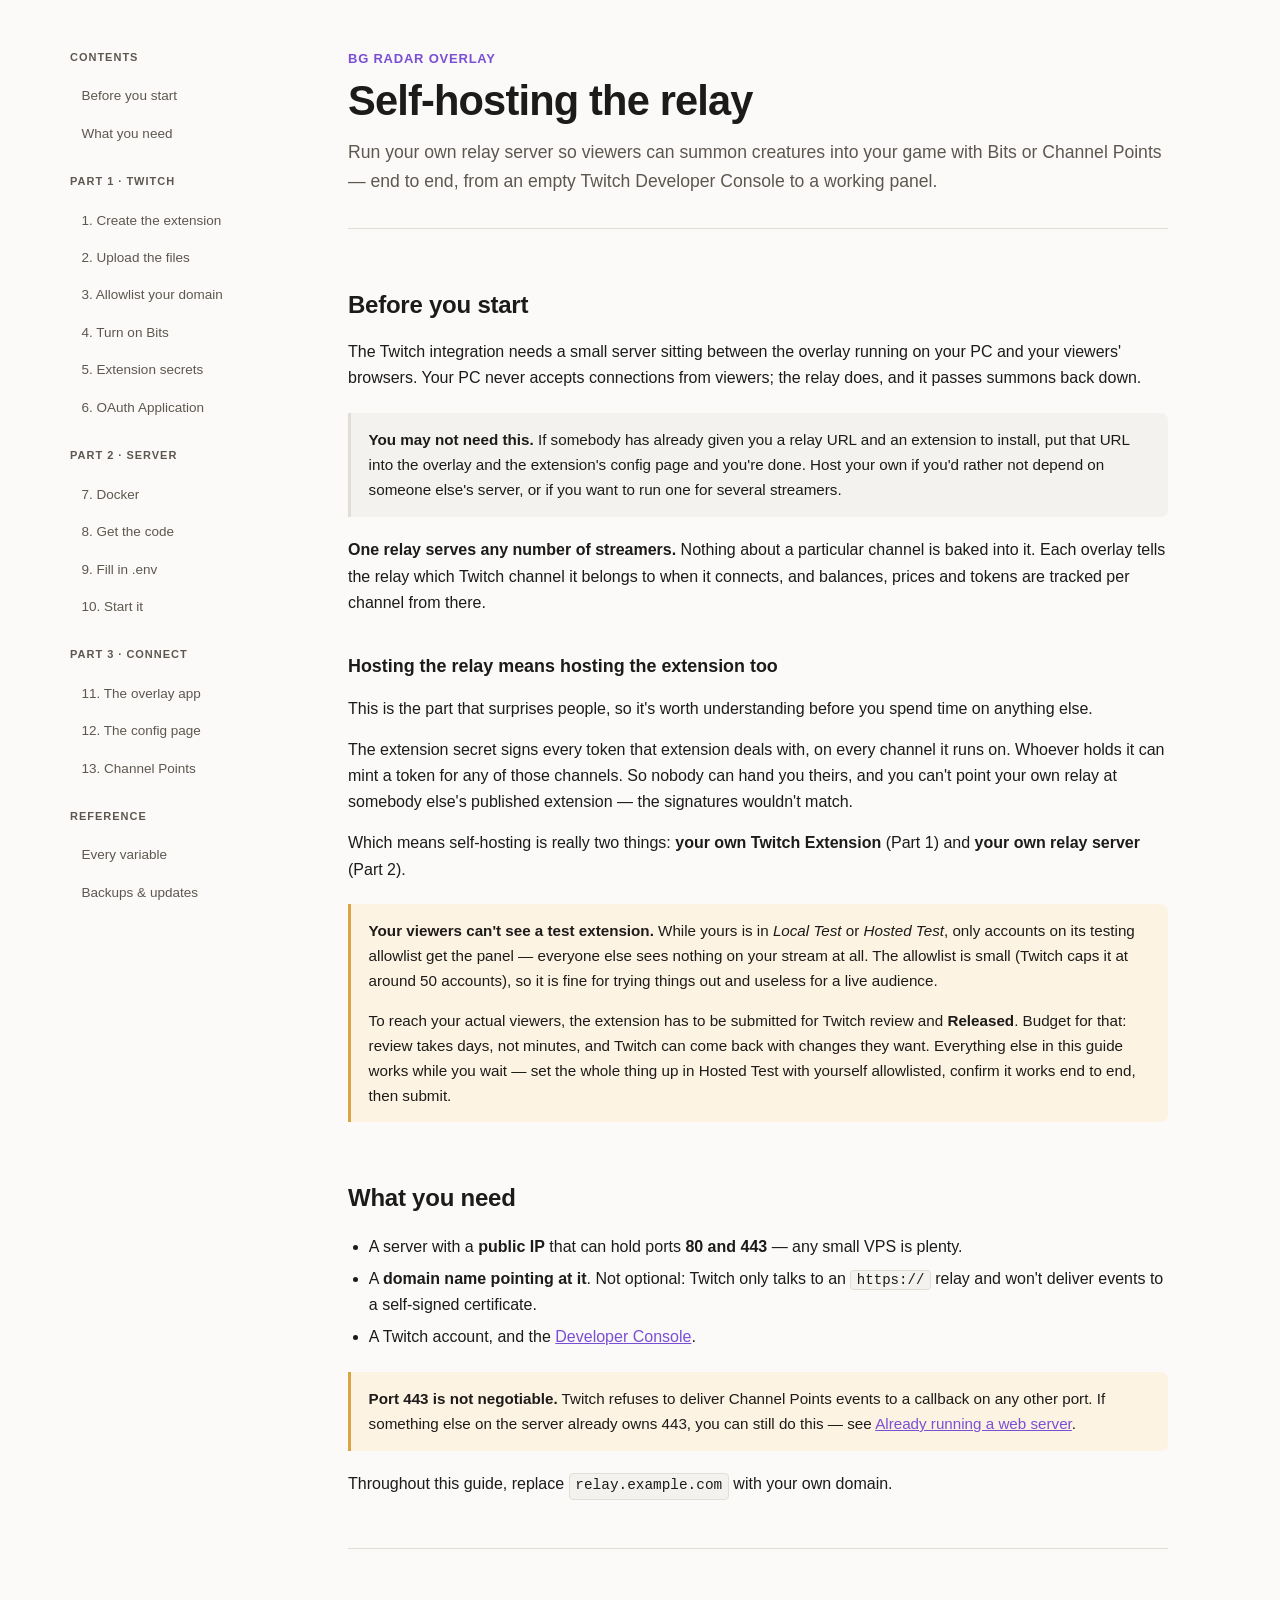
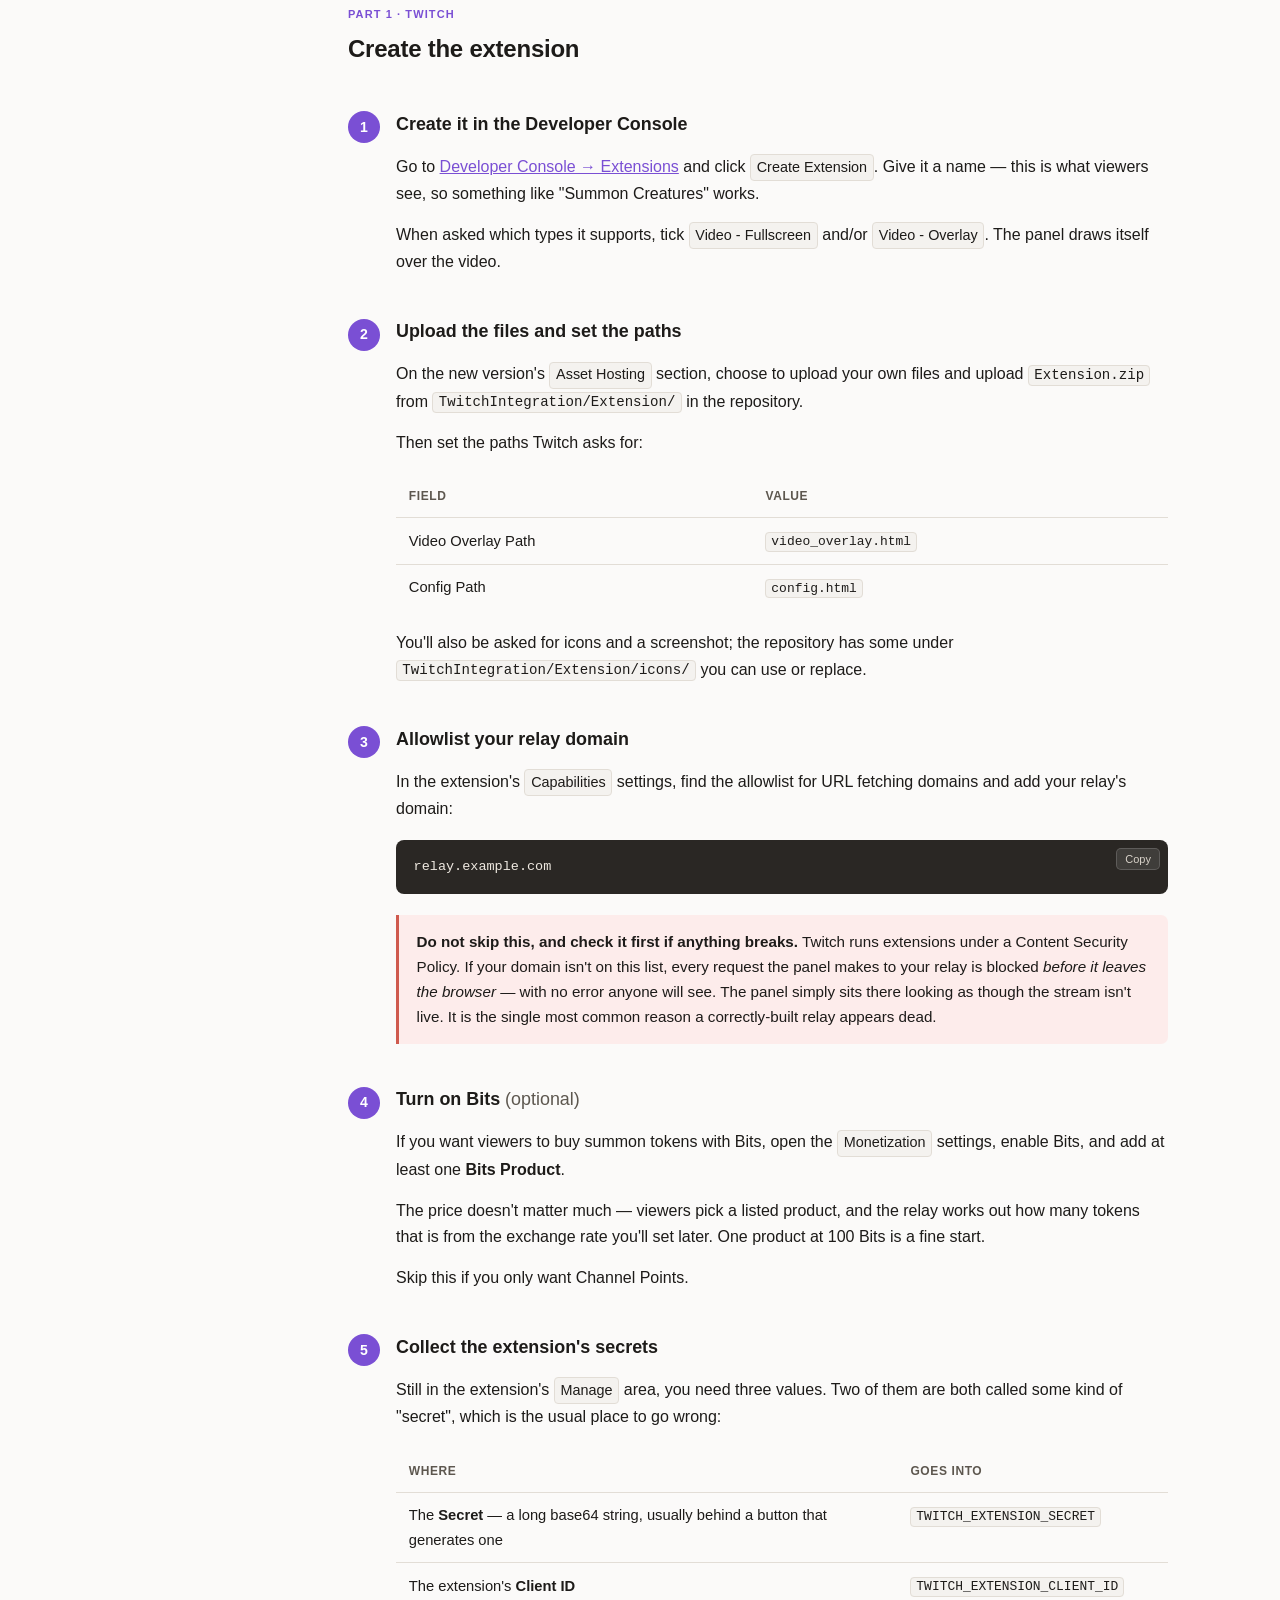
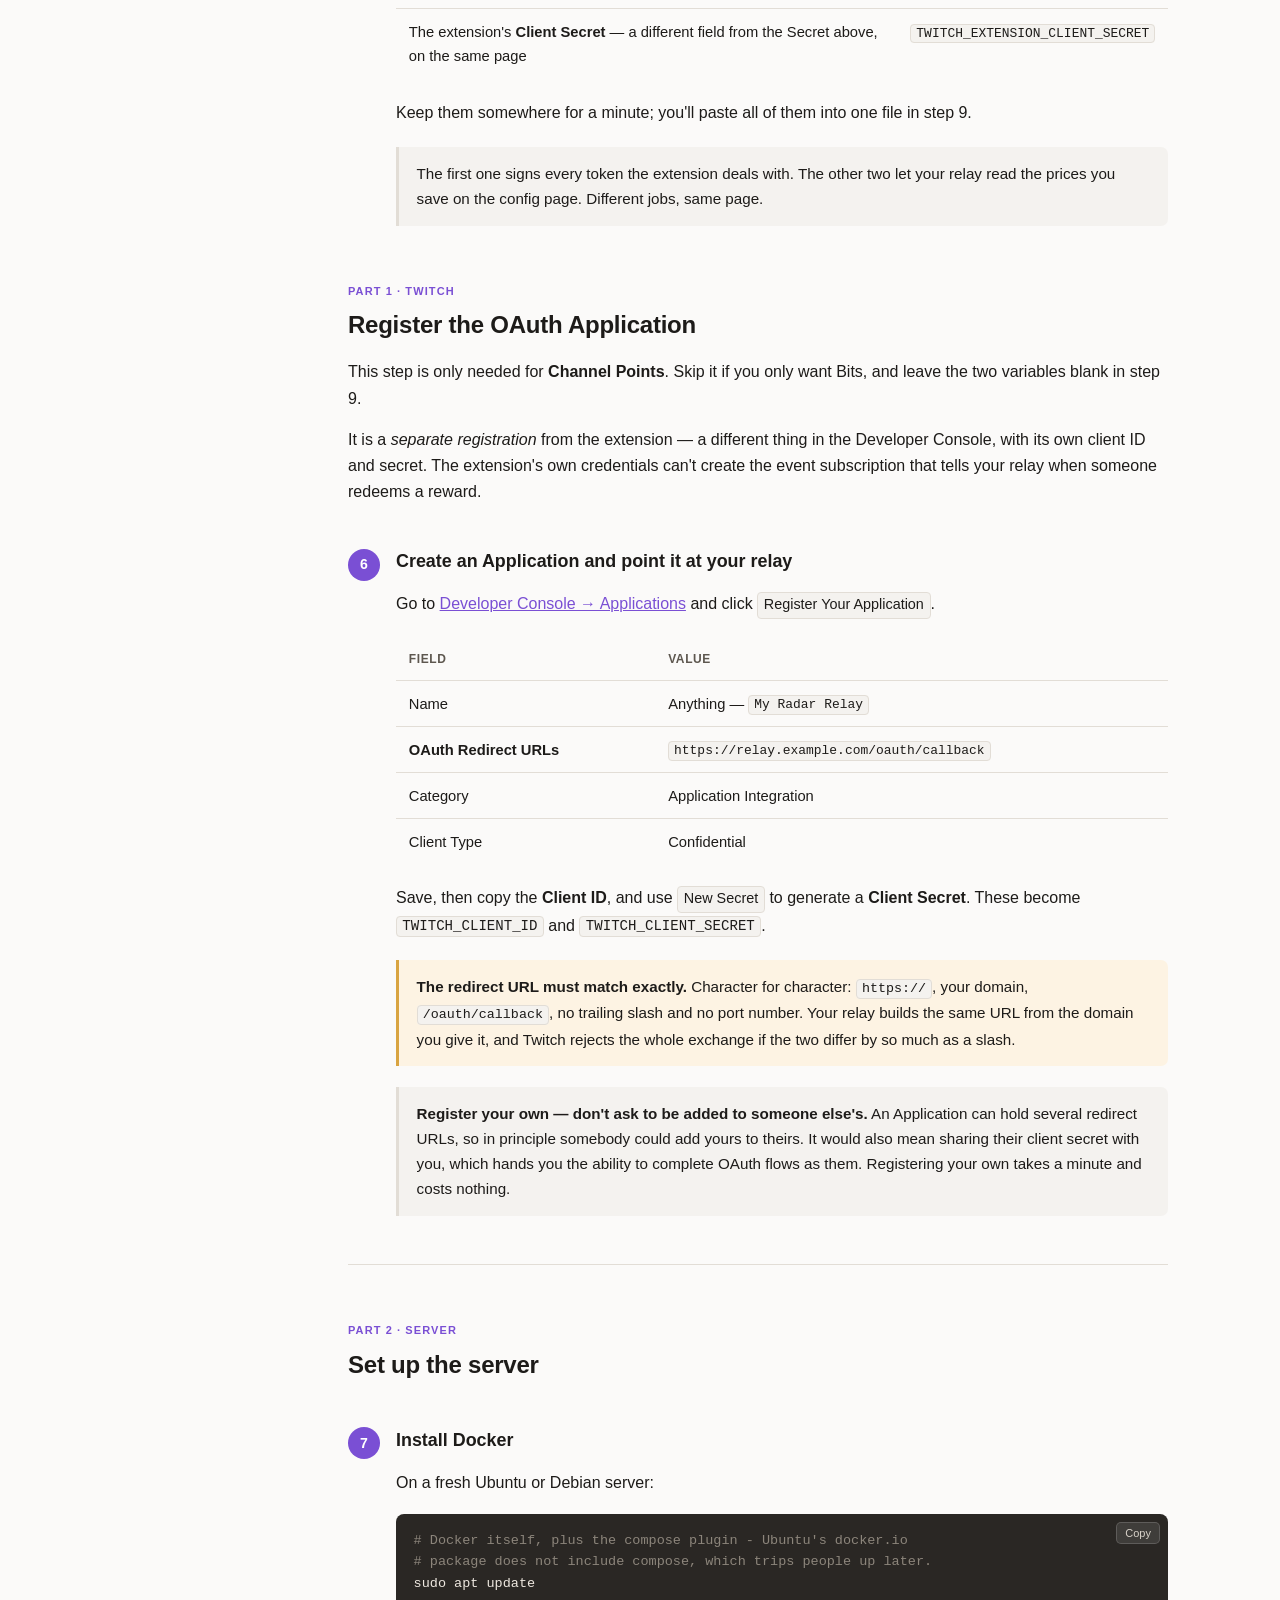
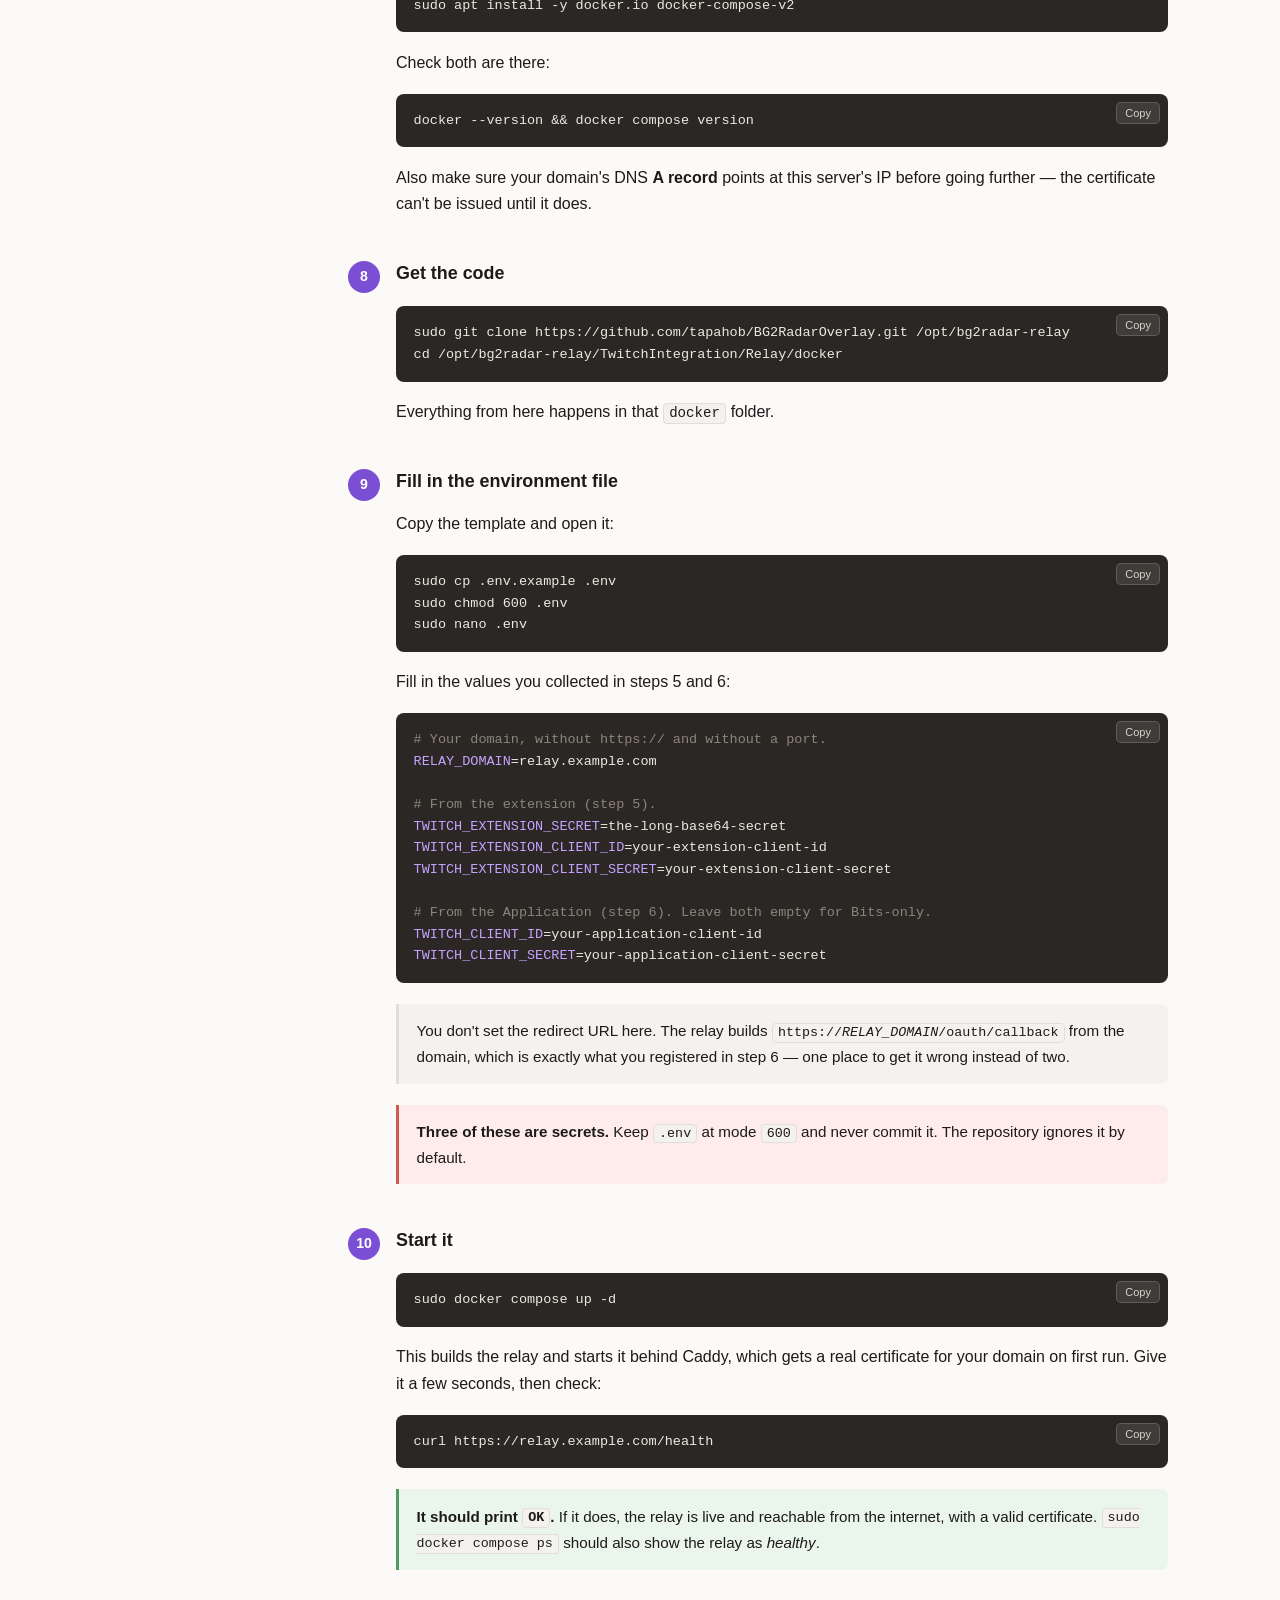
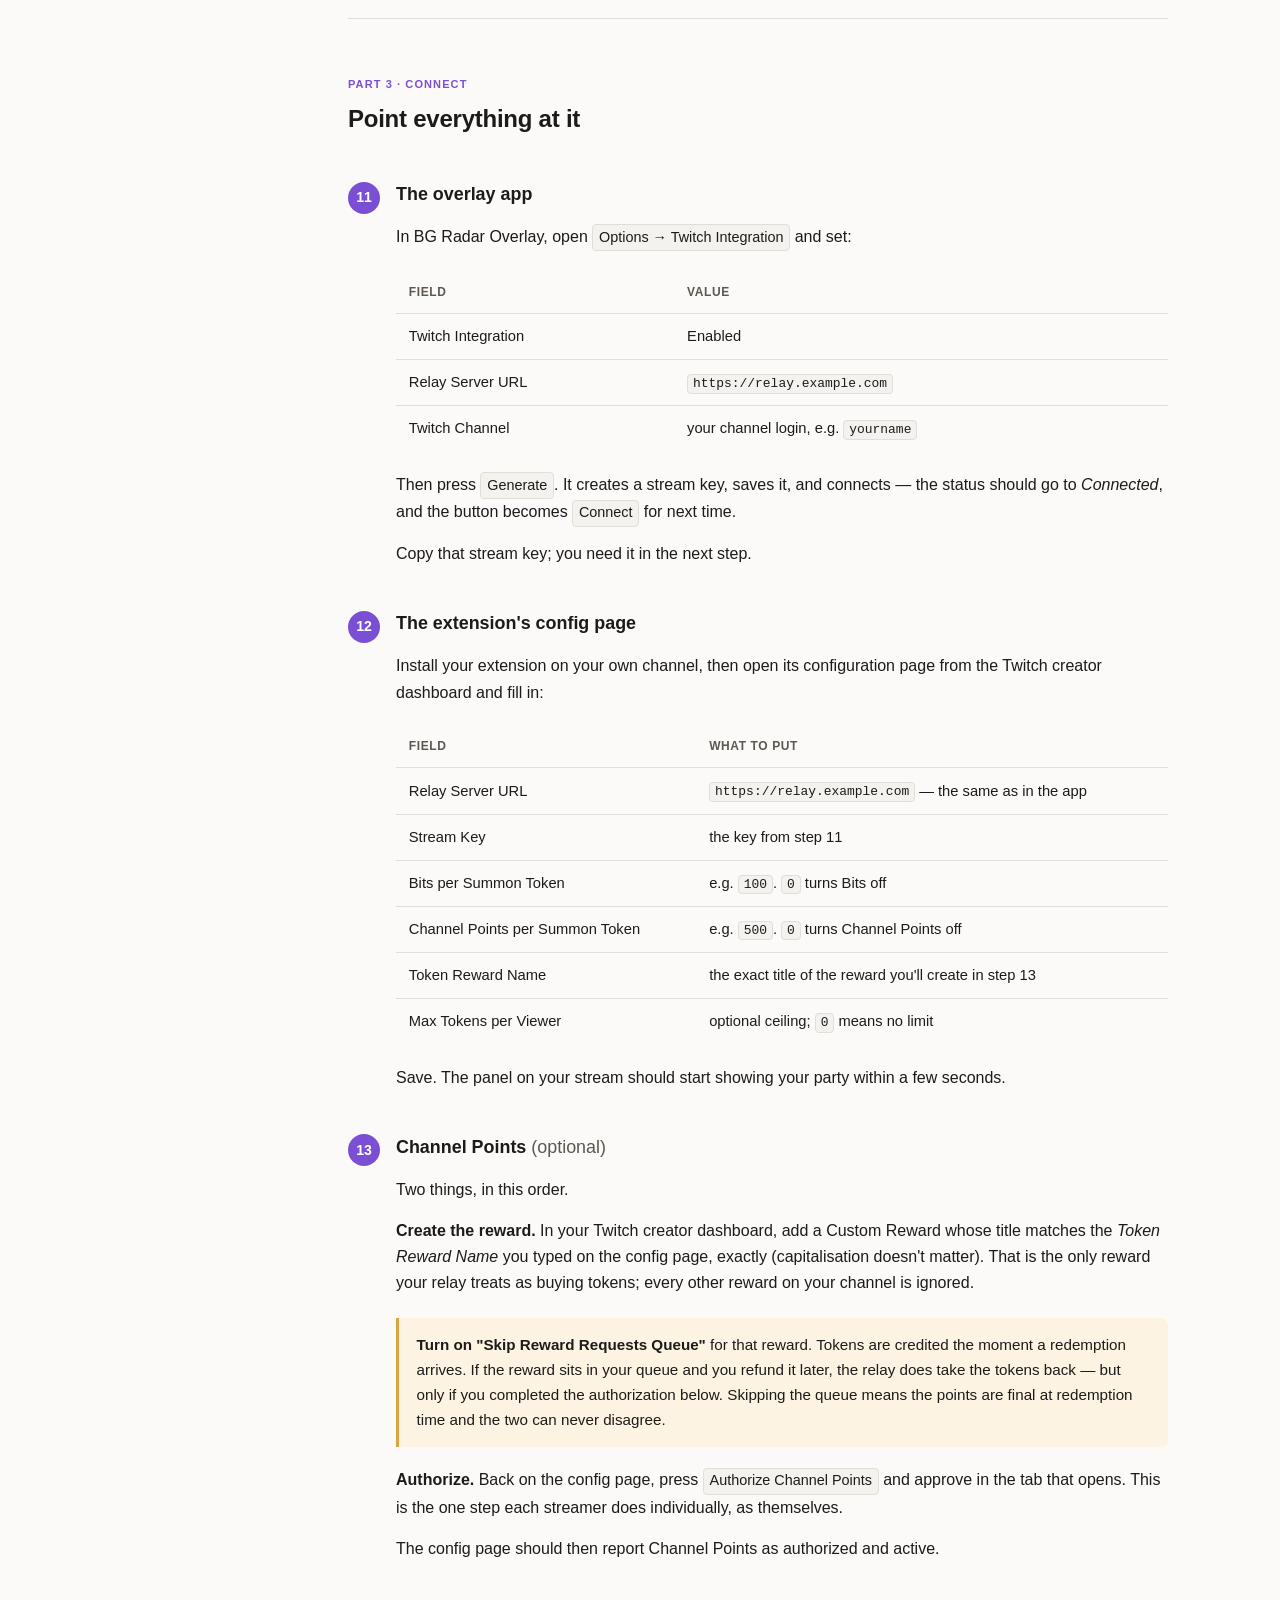
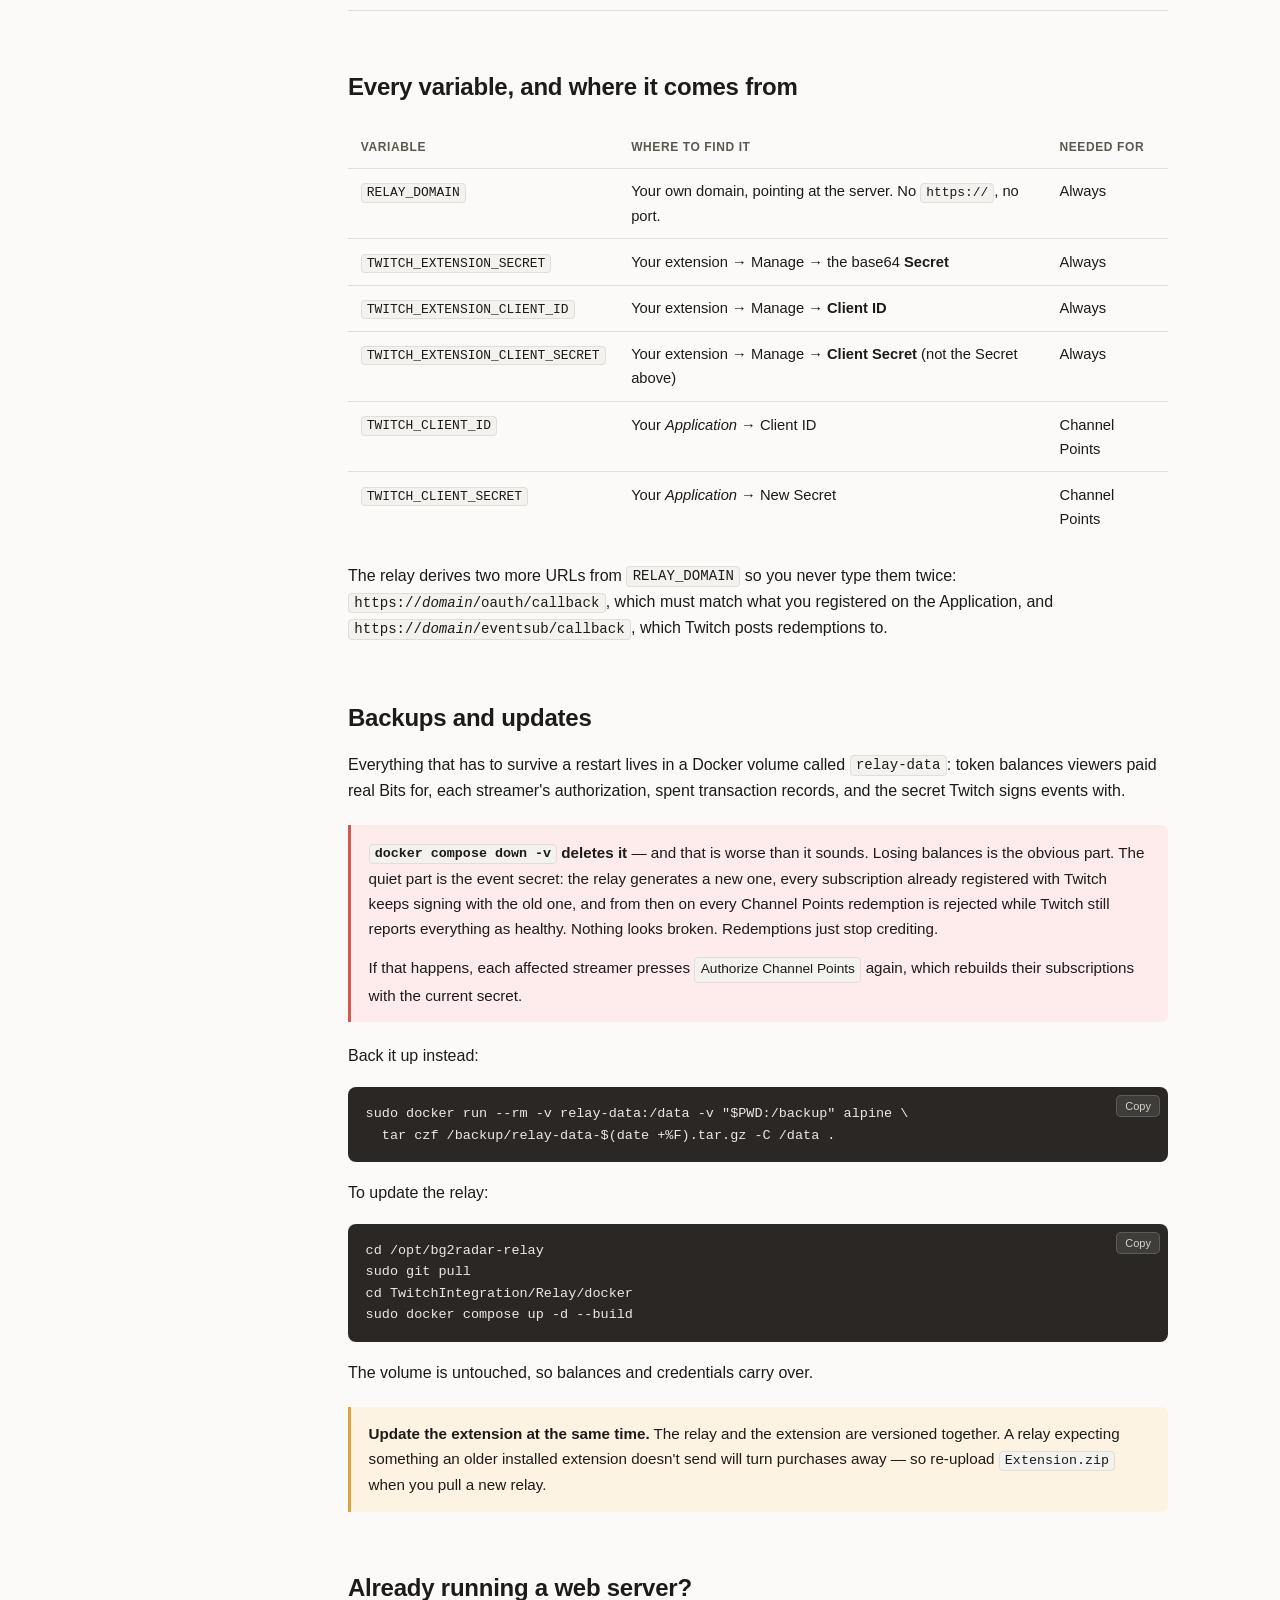
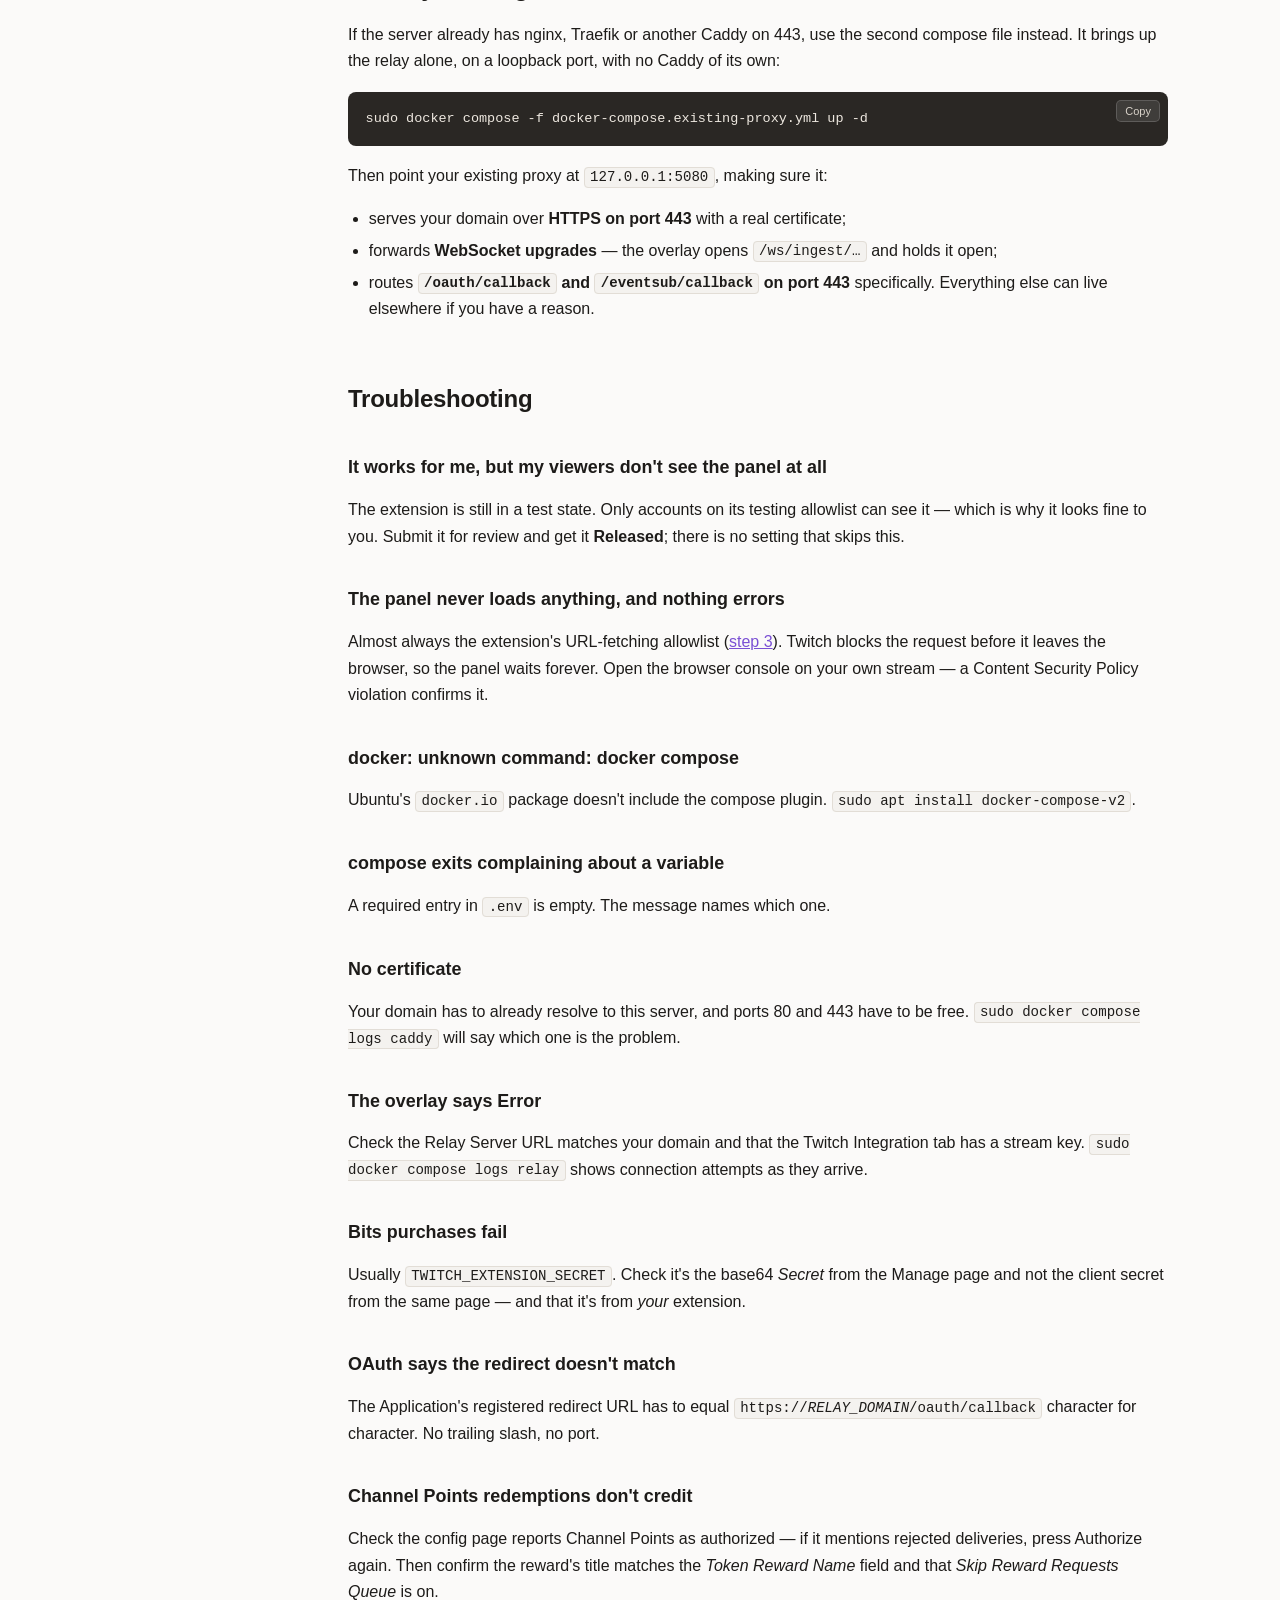
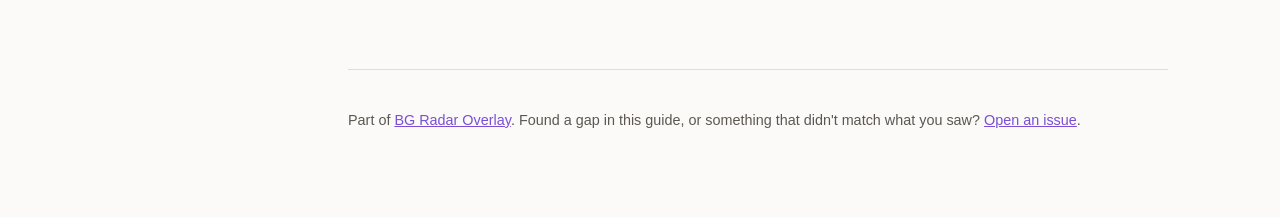
==== commit 06fc5dc7: "Correct what a test-state extension can actually do The guide said a Hosted Test extension needs no " ====
--- a/docs/index.html
+++ b/docs/index.html
@@ -259,9 +259,18 @@
 match.</p>
 
 <p>Which means self-hosting is really two things: <strong>your own Twitch Extension</strong> (Part
-1) and <strong>your own relay server</strong> (Part 2). The good news is you do not need Twitch to
-review anything. An extension in <em>Hosted Test</em> can be installed on your own channel, and on
-the channels of anyone you add as a tester. Review is only needed to list it publicly.</p>
+1) and <strong>your own relay server</strong> (Part 2).</p>
+
+<div class="warn">
+<p><span class="label">Your viewers can't see a test extension.</span> While yours is in
+<em>Local Test</em> or <em>Hosted Test</em>, only accounts on its testing allowlist get the panel —
+everyone else sees nothing on your stream at all. The allowlist is small (Twitch caps it at around
+50 accounts), so it is fine for trying things out and useless for a live audience.</p>
+<p>To reach your actual viewers, the extension has to be submitted for Twitch review and
+<strong>Released</strong>. Budget for that: review takes days, not minutes, and Twitch can come
+back with changes they want. Everything else in this guide works while you wait — set the whole
+thing up in Hosted Test with yourself allowlisted, confirm it works end to end, then submit.</p>
+</div>
 
 <h2 id="need">What you need</h2>
 
@@ -682,6 +691,11 @@
 </ul>
 
 <h2 id="trouble">Troubleshooting</h2>
+
+<h3>It works for me, but my viewers don't see the panel at all</h3>
+<p>The extension is still in a test state. Only accounts on its testing allowlist can see it —
+which is why it looks fine to you. Submit it for review and get it
+<strong>Released</strong>; there is no setting that skips this.</p>
 
 <h3>The panel never loads anything, and nothing errors</h3>
 <p>Almost always the extension's URL-fetching allowlist (<a href="#s3">step 3</a>). Twitch blocks
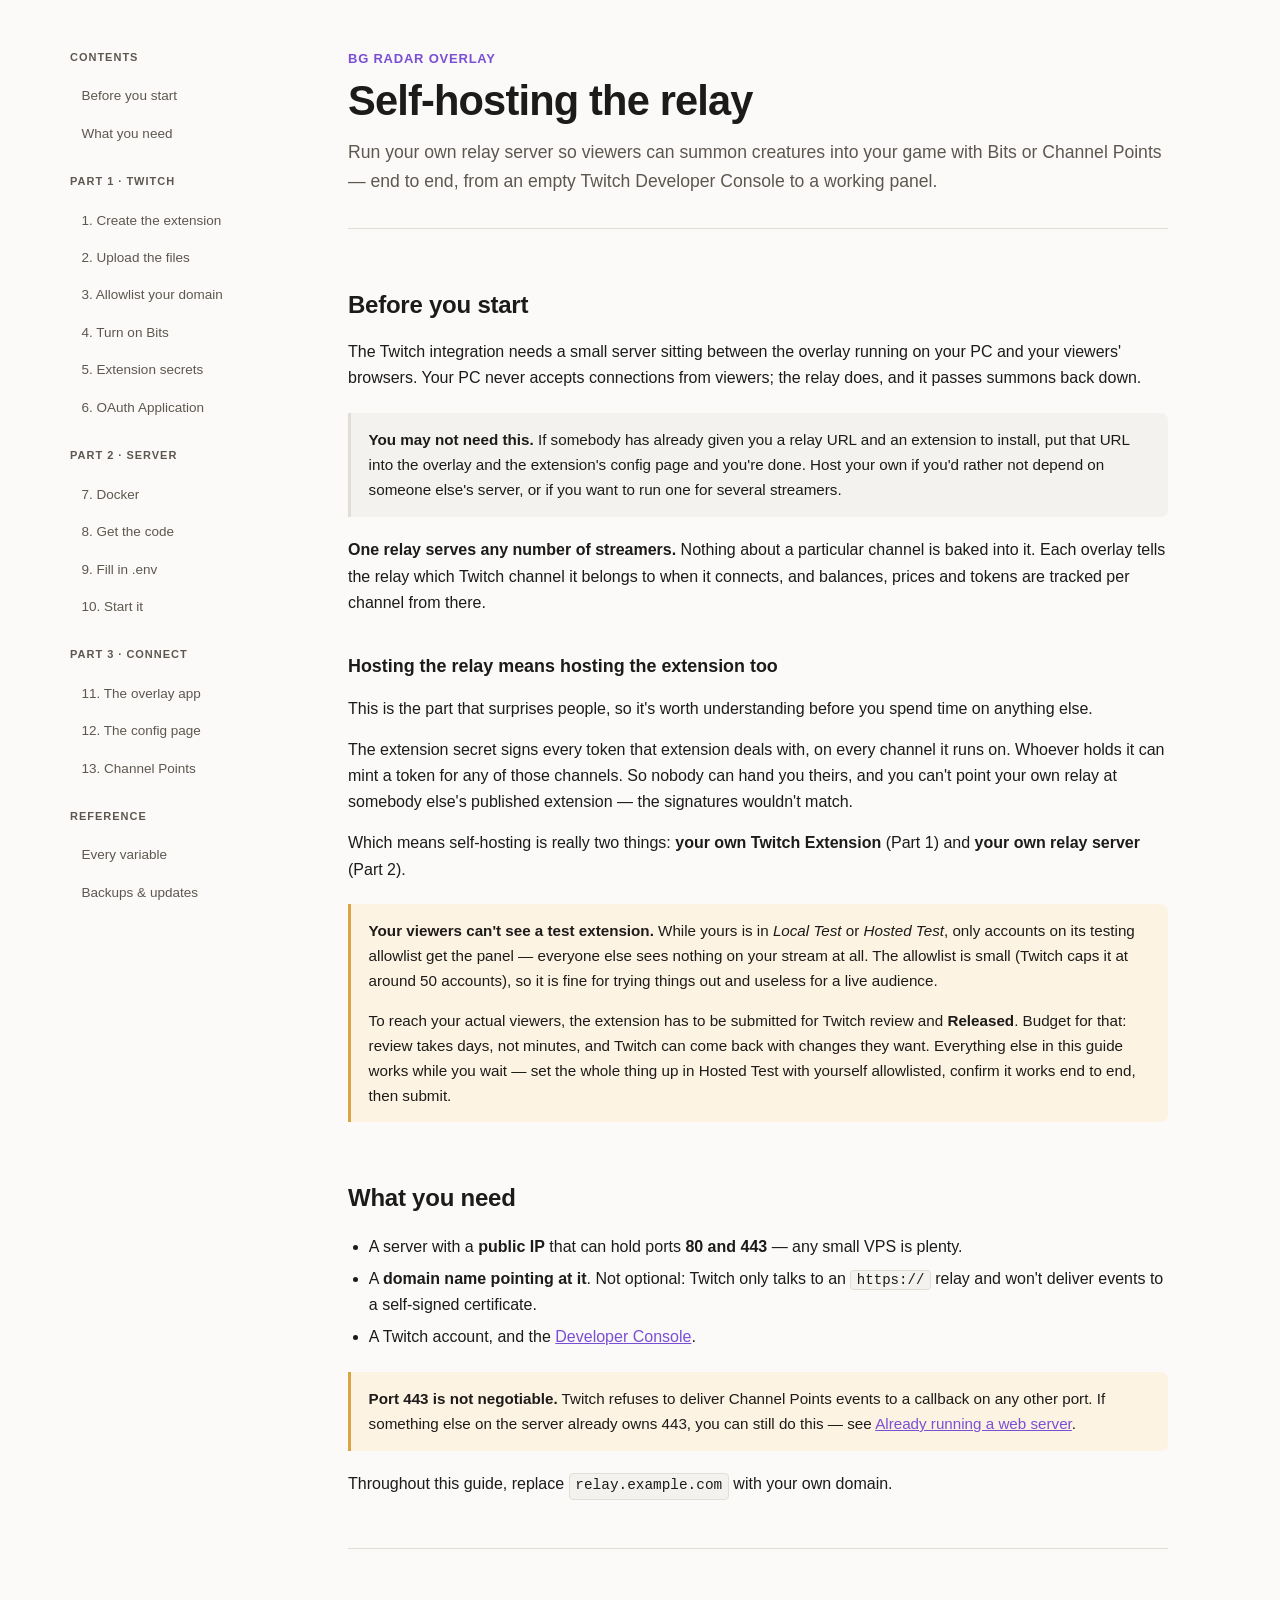
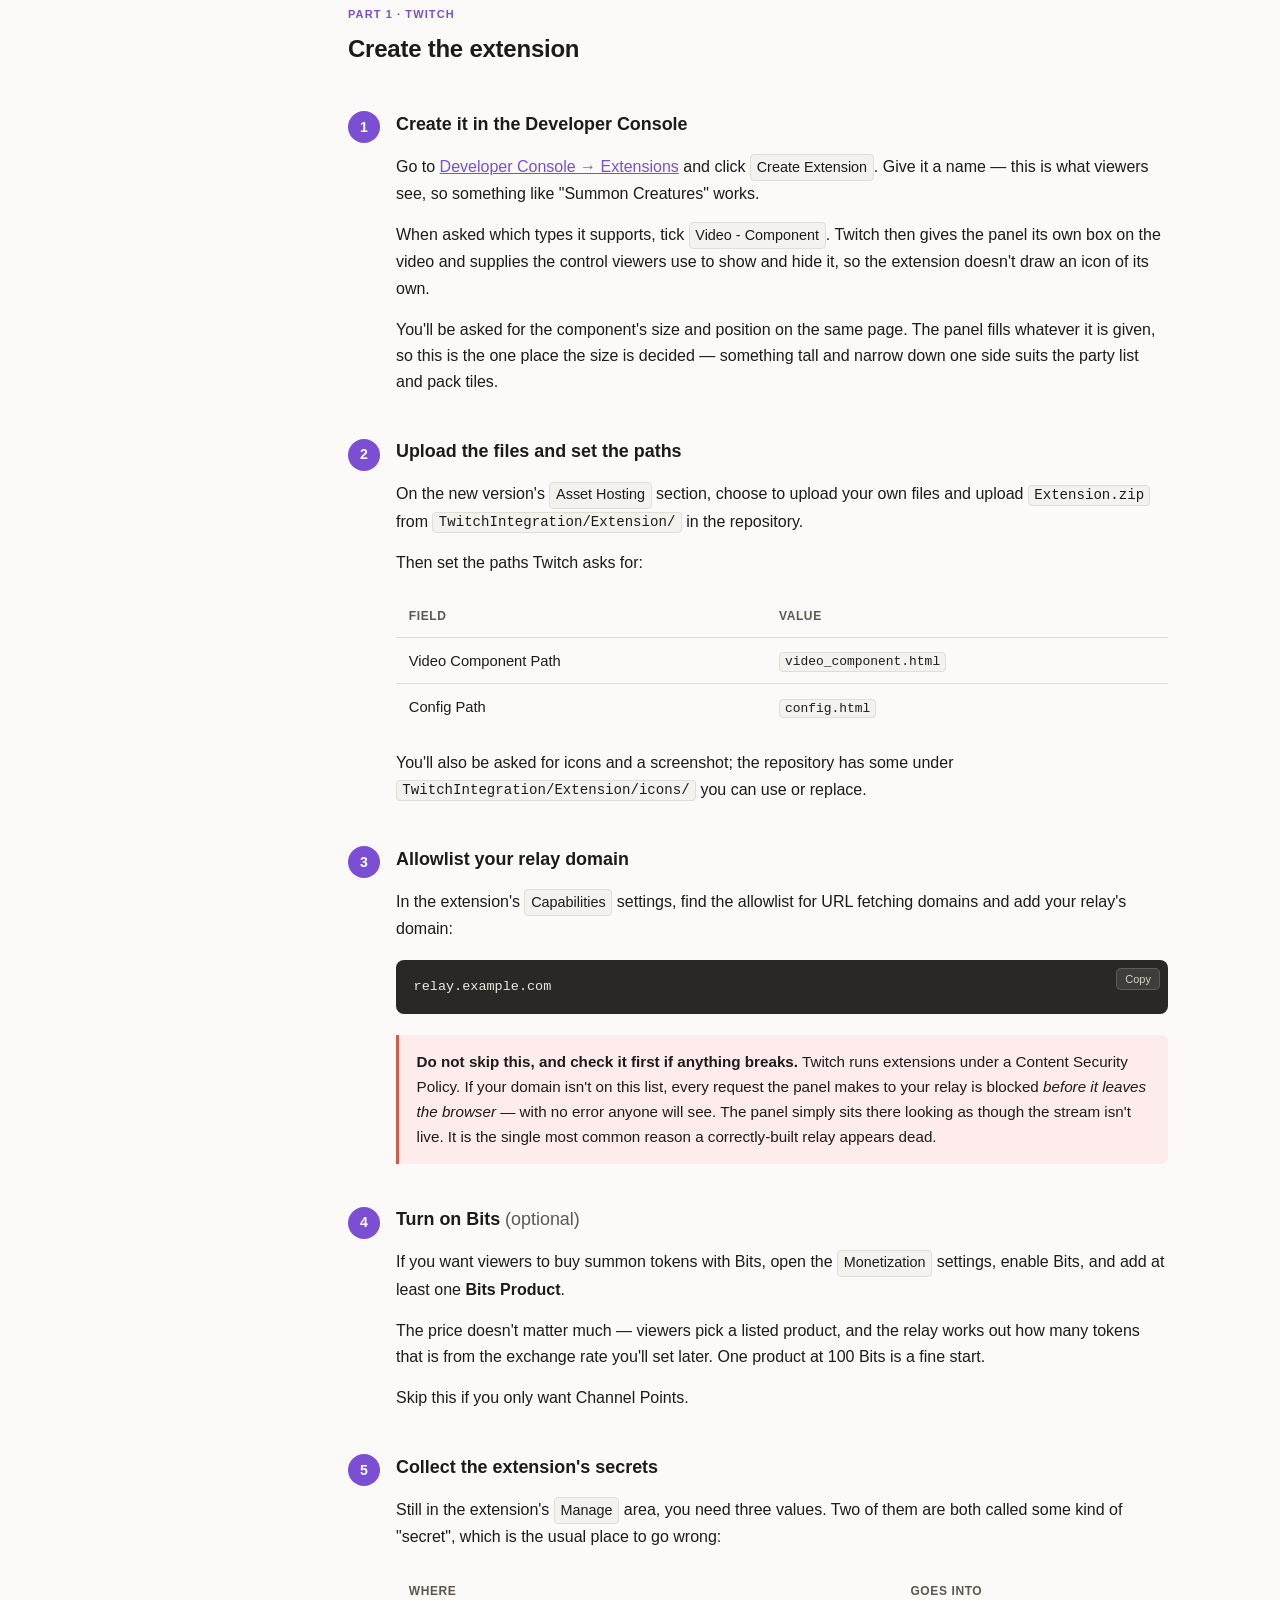
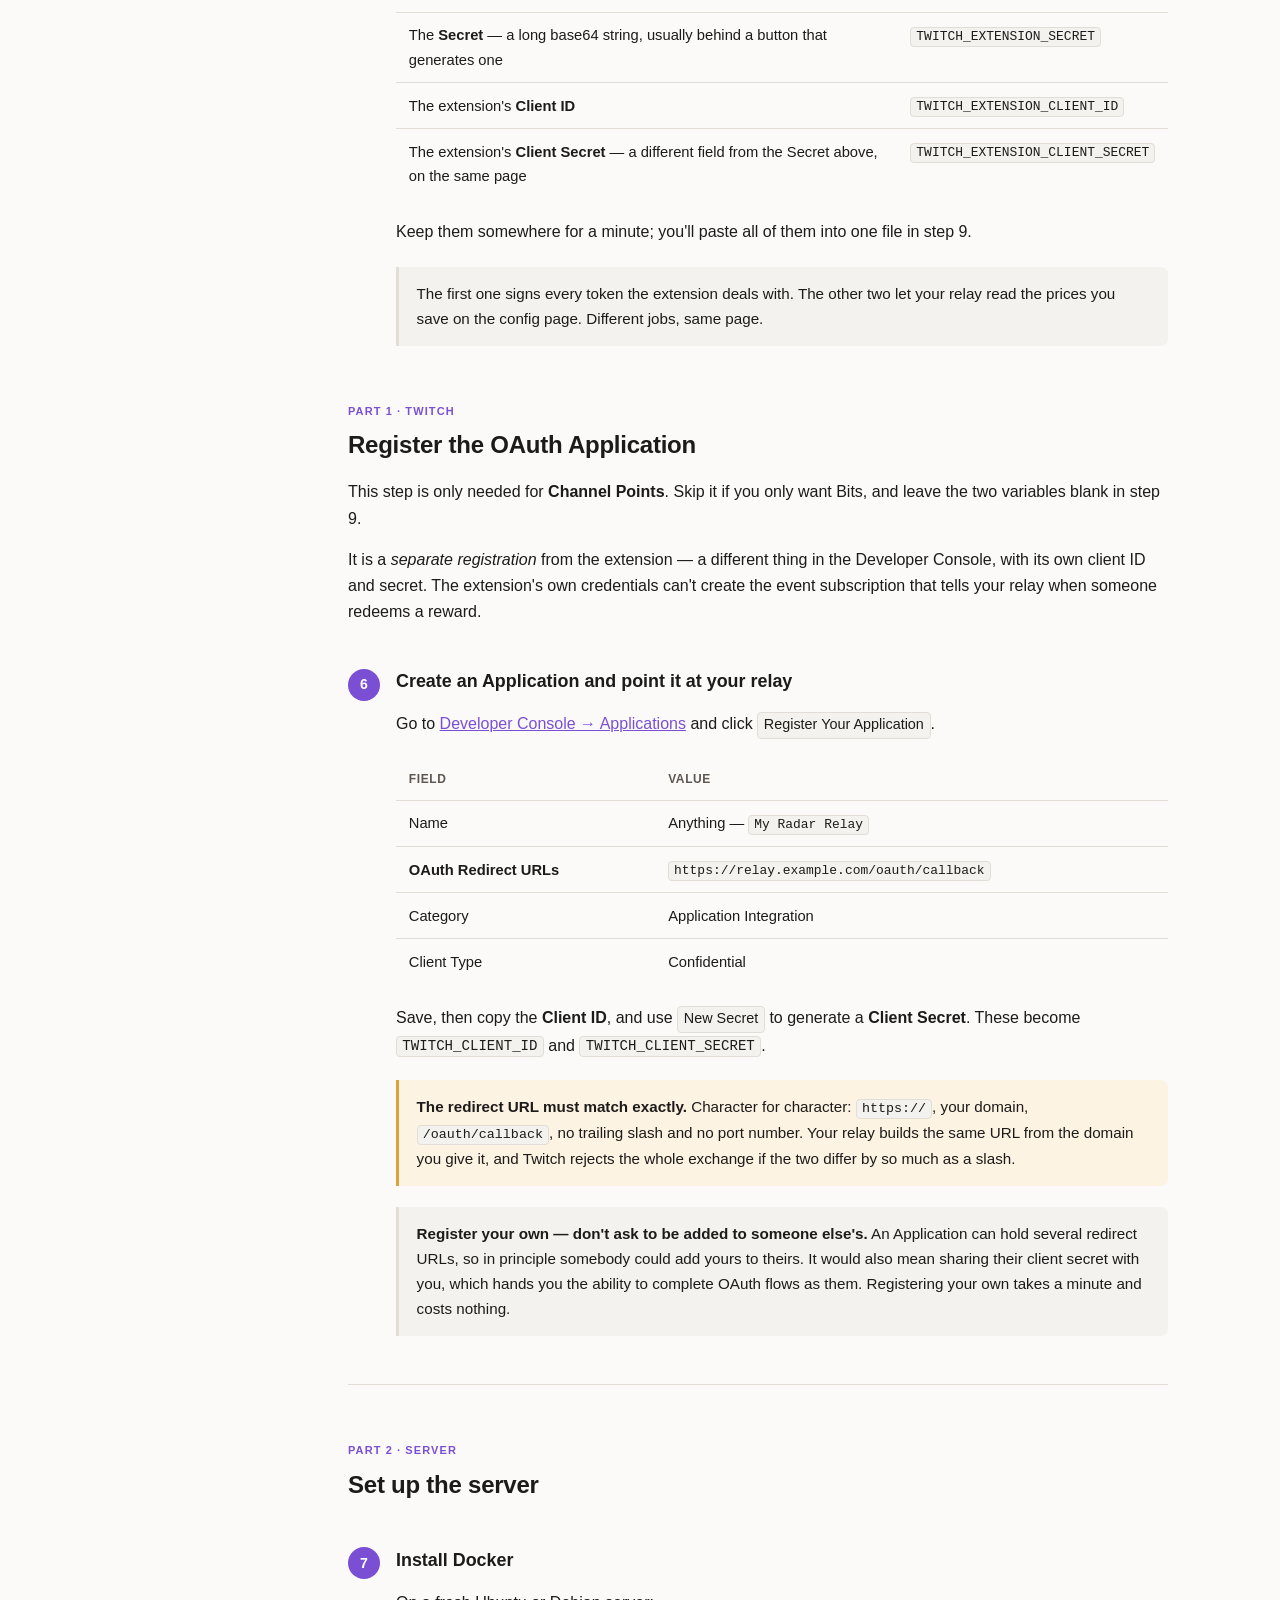
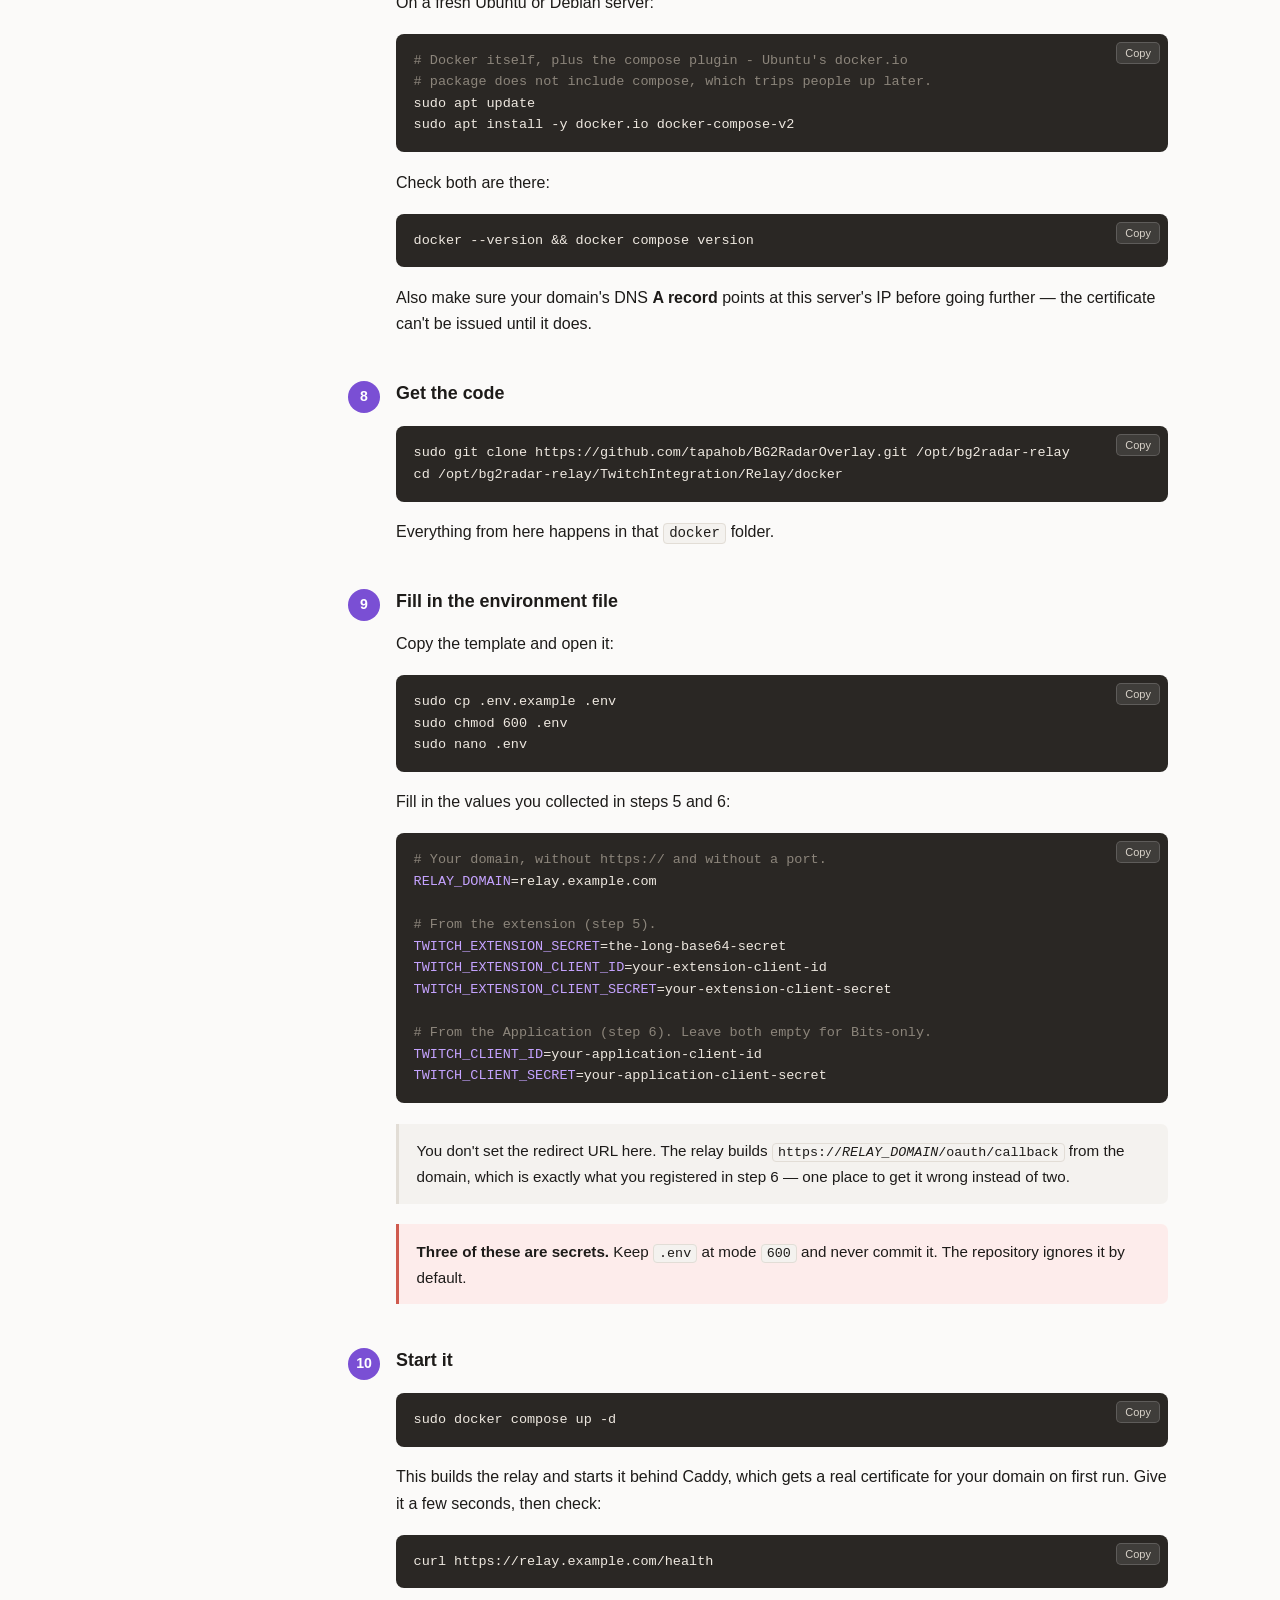
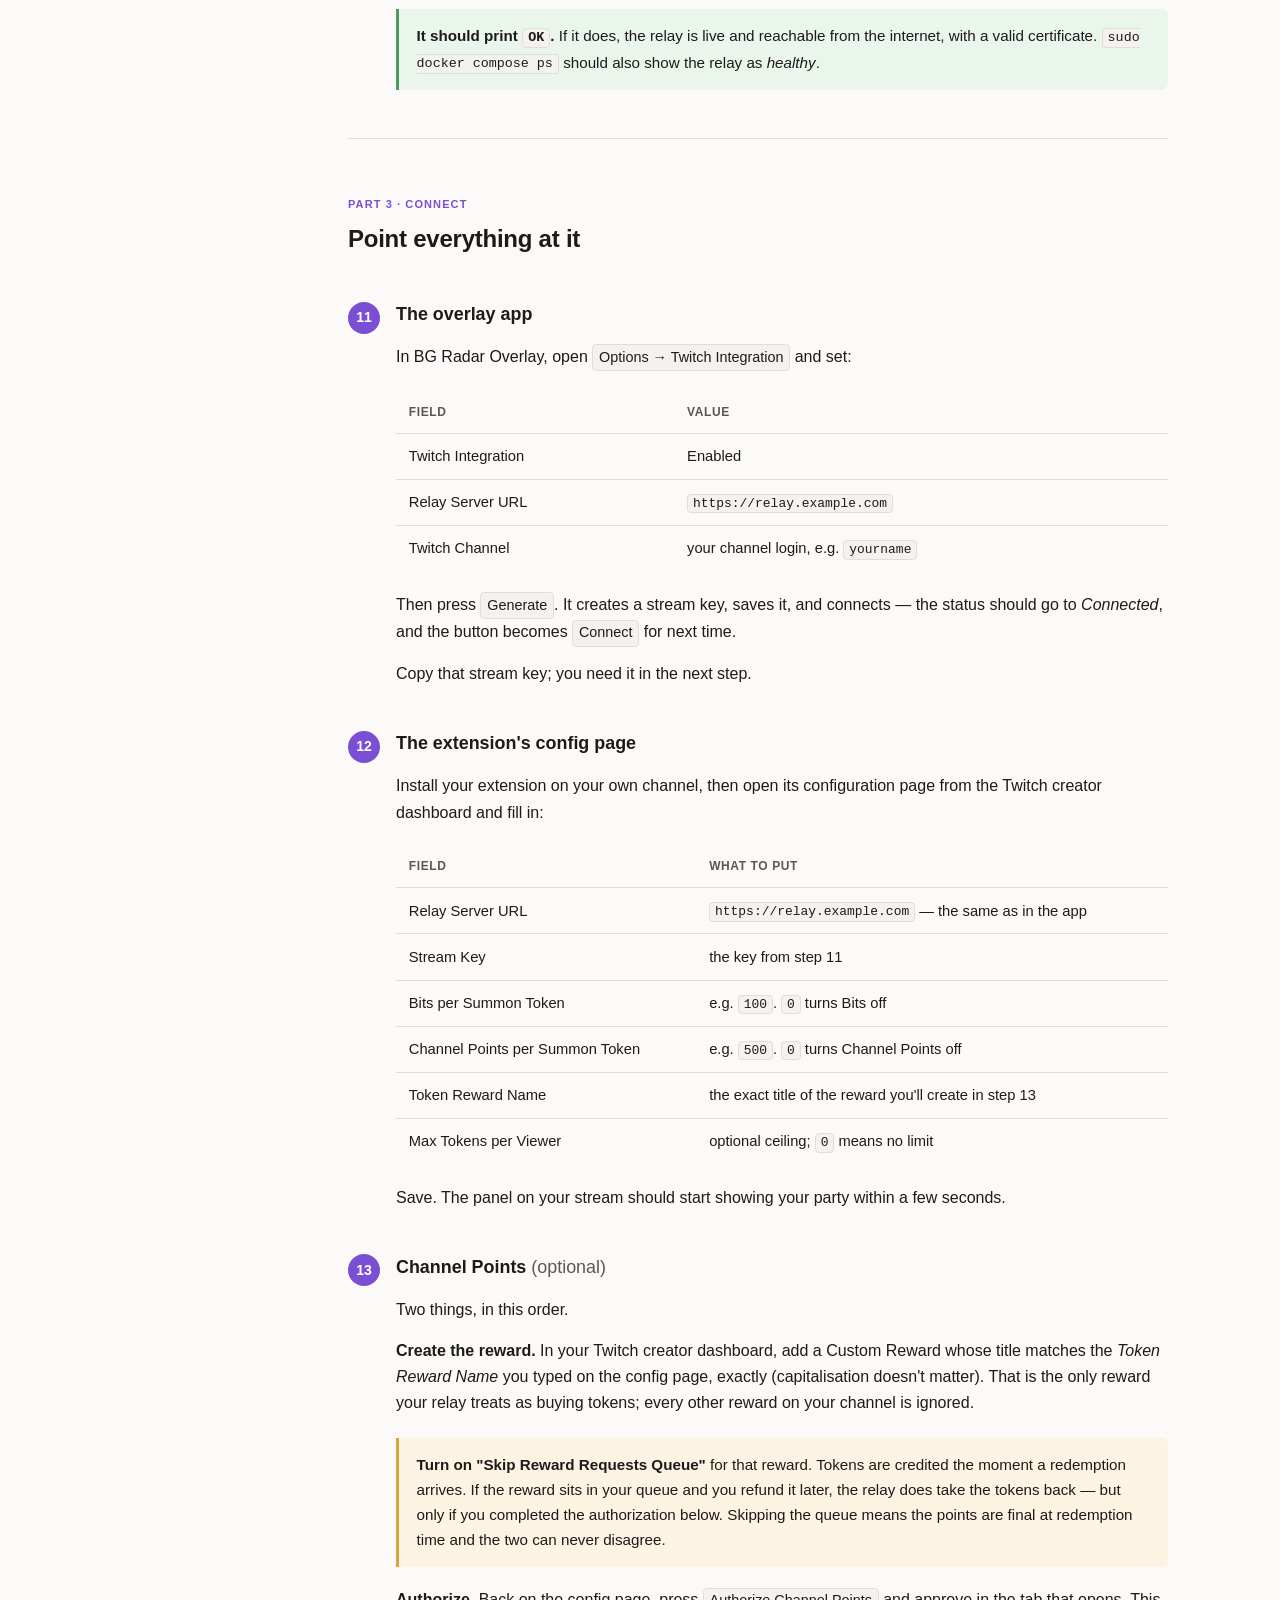
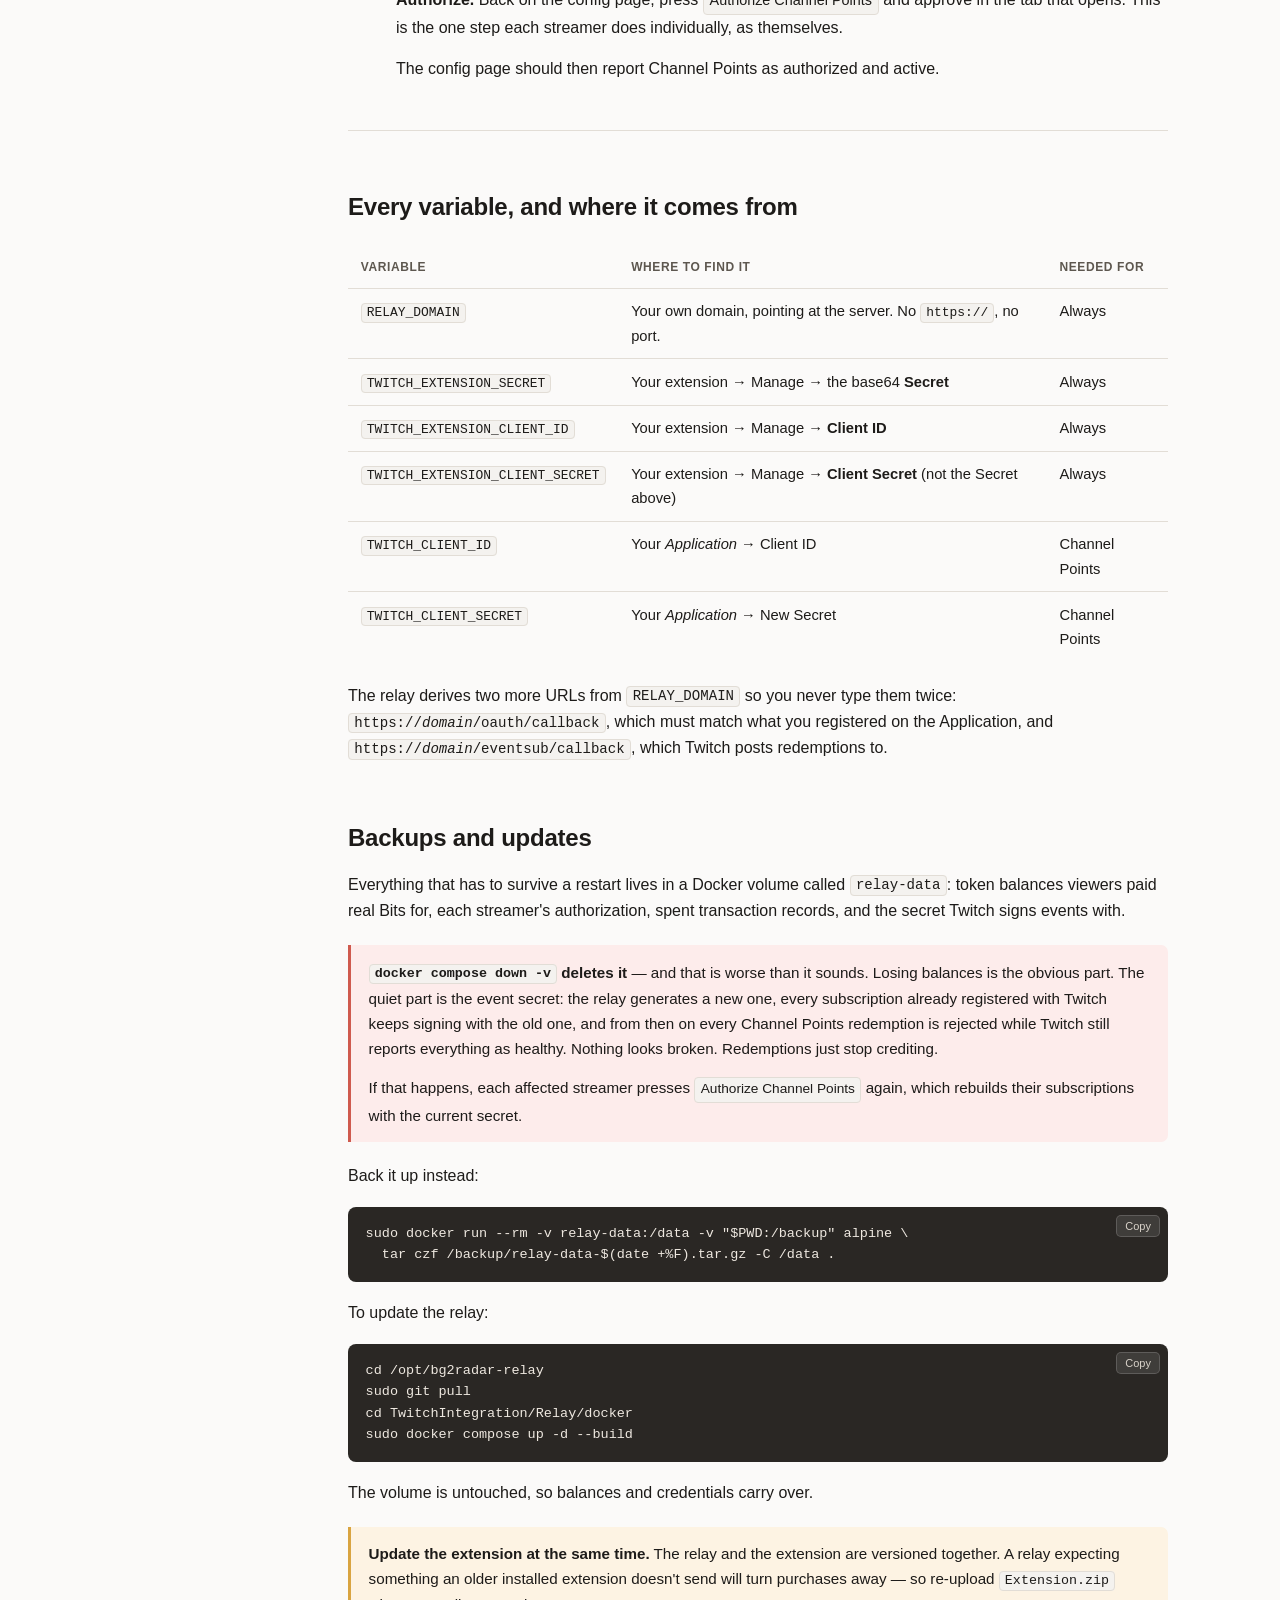
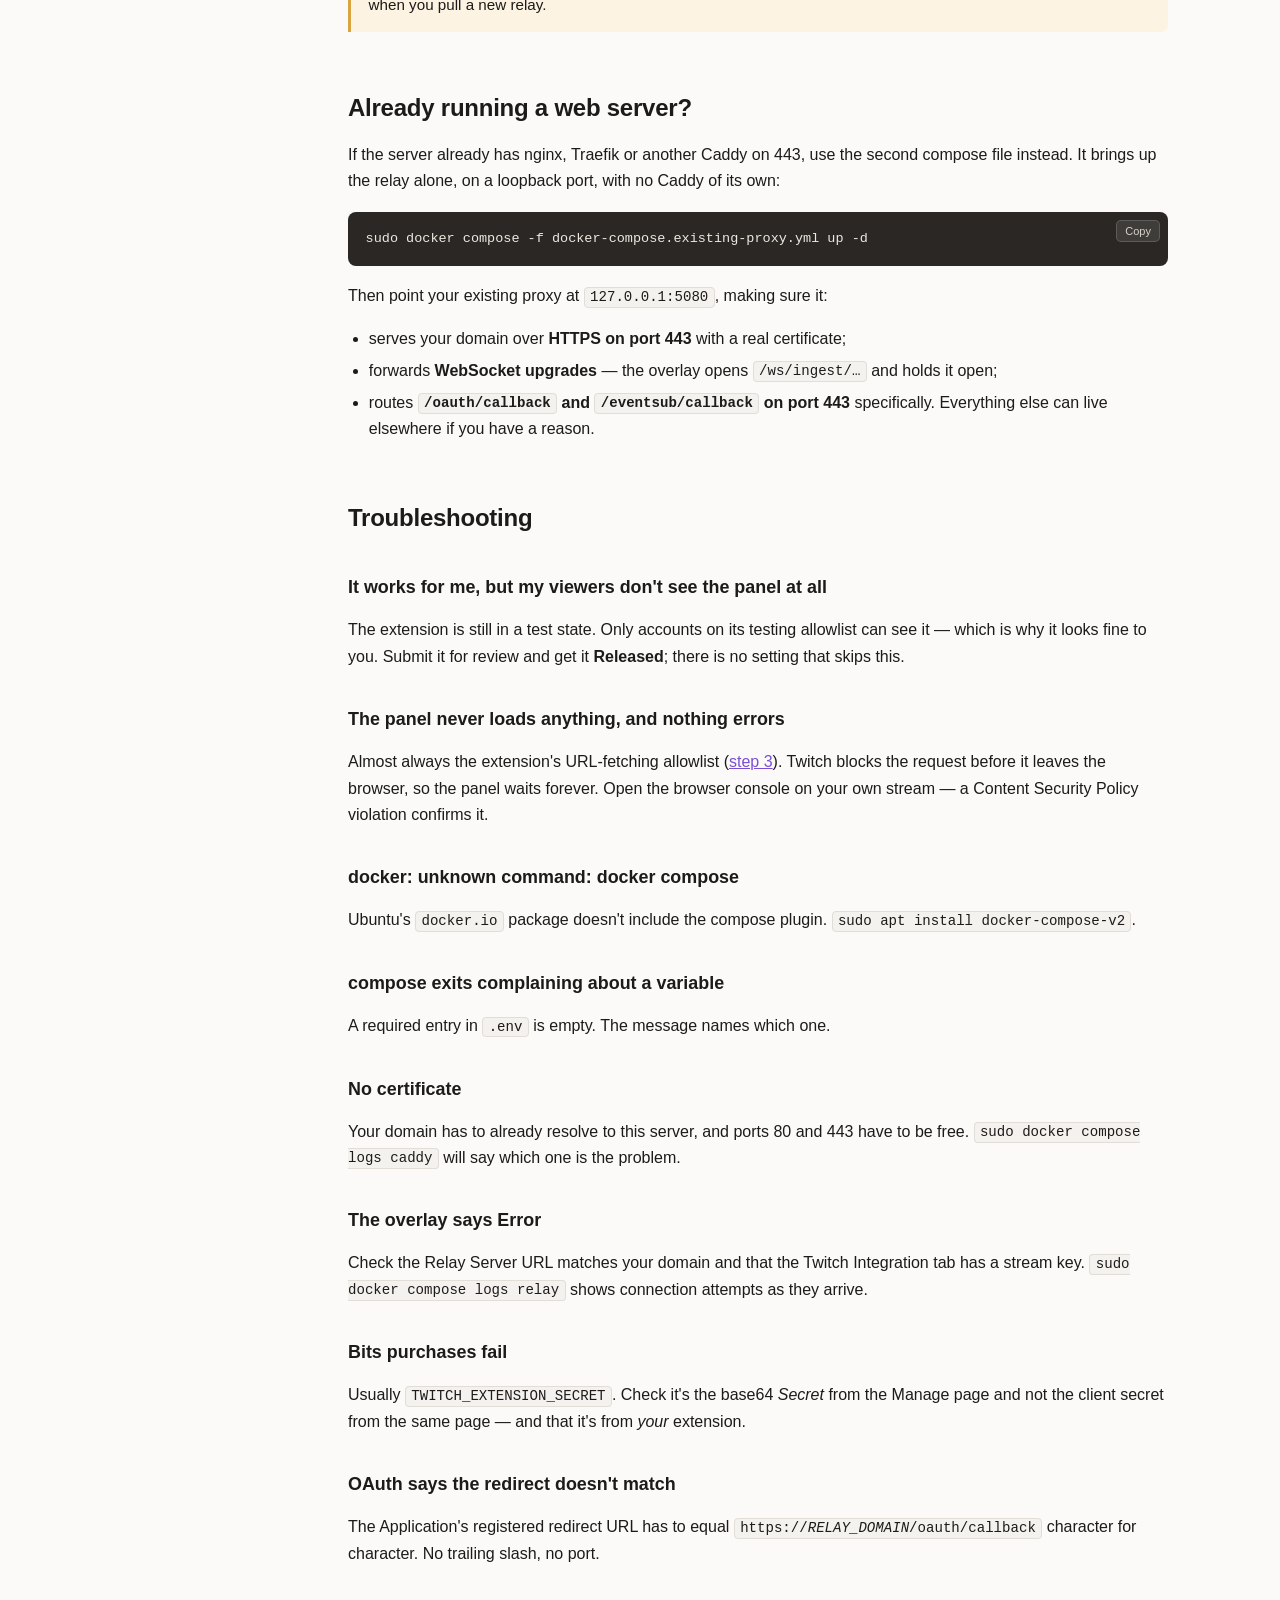
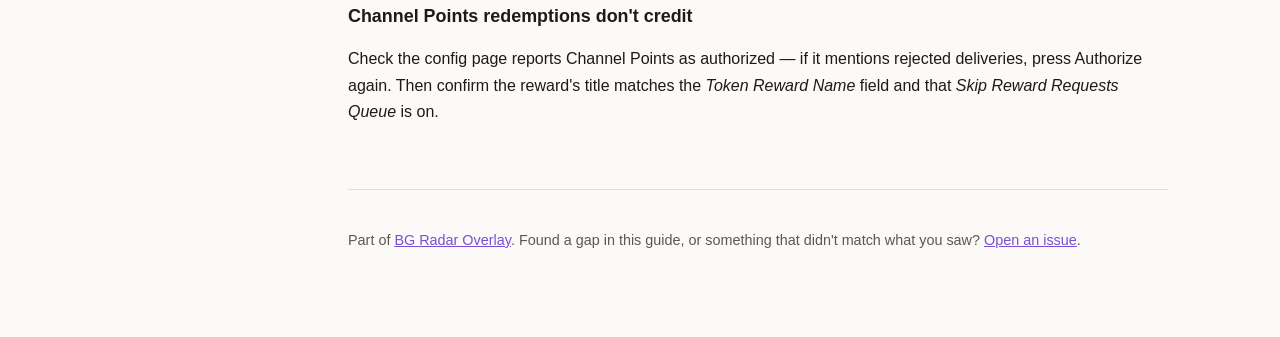
==== commit 063aa7c5: "Switch the extension to a video component, and drop the wanted posters Two changes to the surface a " ====
--- a/docs/index.html
+++ b/docs/index.html
@@ -301,8 +301,12 @@
 <p>Go to <a href="https://dev.twitch.tv/console/extensions">Developer Console → Extensions</a> and
 click <span class="field">Create Extension</span>. Give it a name — this is what viewers see, so
 something like "Summon Creatures" works.</p>
-<p>When asked which types it supports, tick <span class="field">Video - Fullscreen</span> and/or
-<span class="field">Video - Overlay</span>. The panel draws itself over the video.</p>
+<p>When asked which types it supports, tick <span class="field">Video - Component</span>. Twitch
+then gives the panel its own box on the video and supplies the control viewers use to show and
+hide it, so the extension doesn't draw an icon of its own.</p>
+<p>You'll be asked for the component's size and position on the same page. The panel fills
+whatever it is given, so this is the one place the size is decided — something tall and narrow
+down one side suits the party list and pack tiles.</p>
 </div>
 
 <div class="step" id="s2">
@@ -316,7 +320,7 @@
 <table>
   <thead><tr><th>Field</th><th>Value</th></tr></thead>
   <tbody>
-    <tr><td>Video Overlay Path</td><td><code>video_overlay.html</code></td></tr>
+    <tr><td>Video Component Path</td><td><code>video_component.html</code></td></tr>
     <tr><td>Config Path</td><td><code>config.html</code></td></tr>
   </tbody>
 </table>
